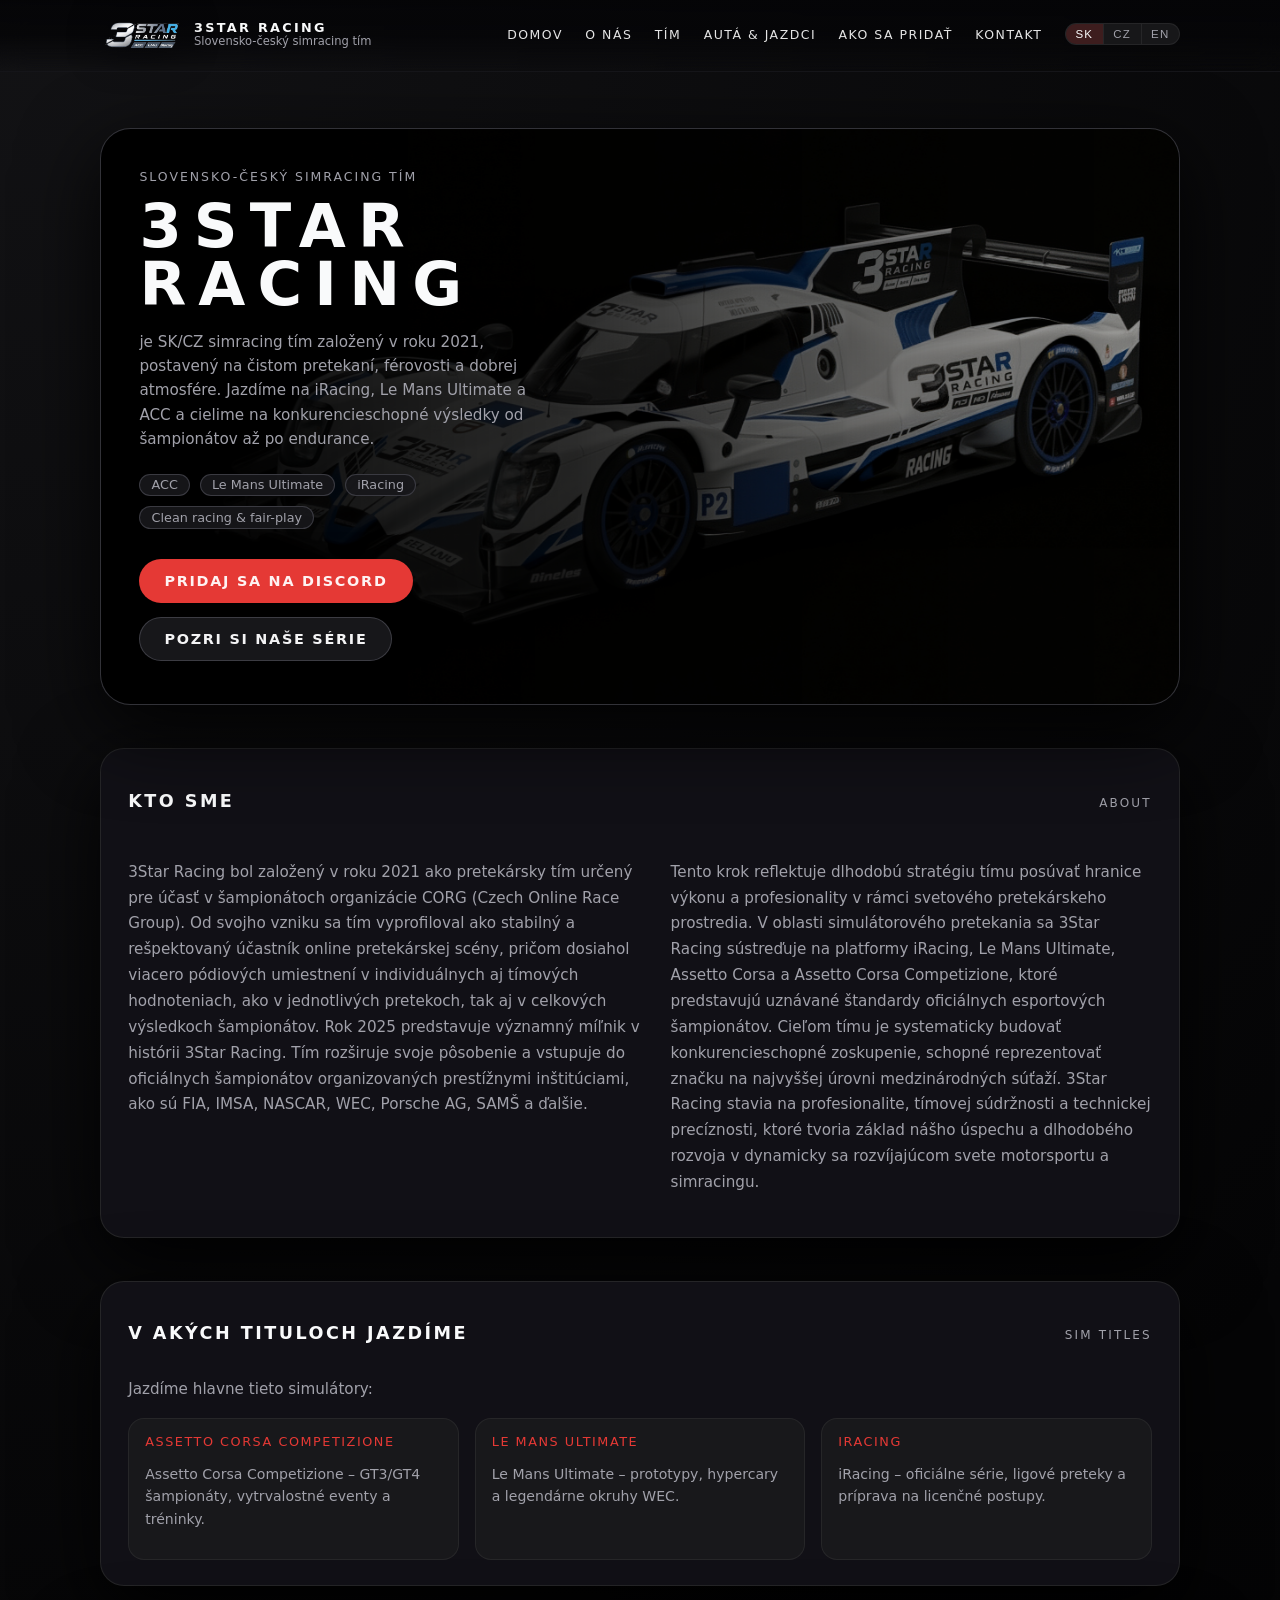
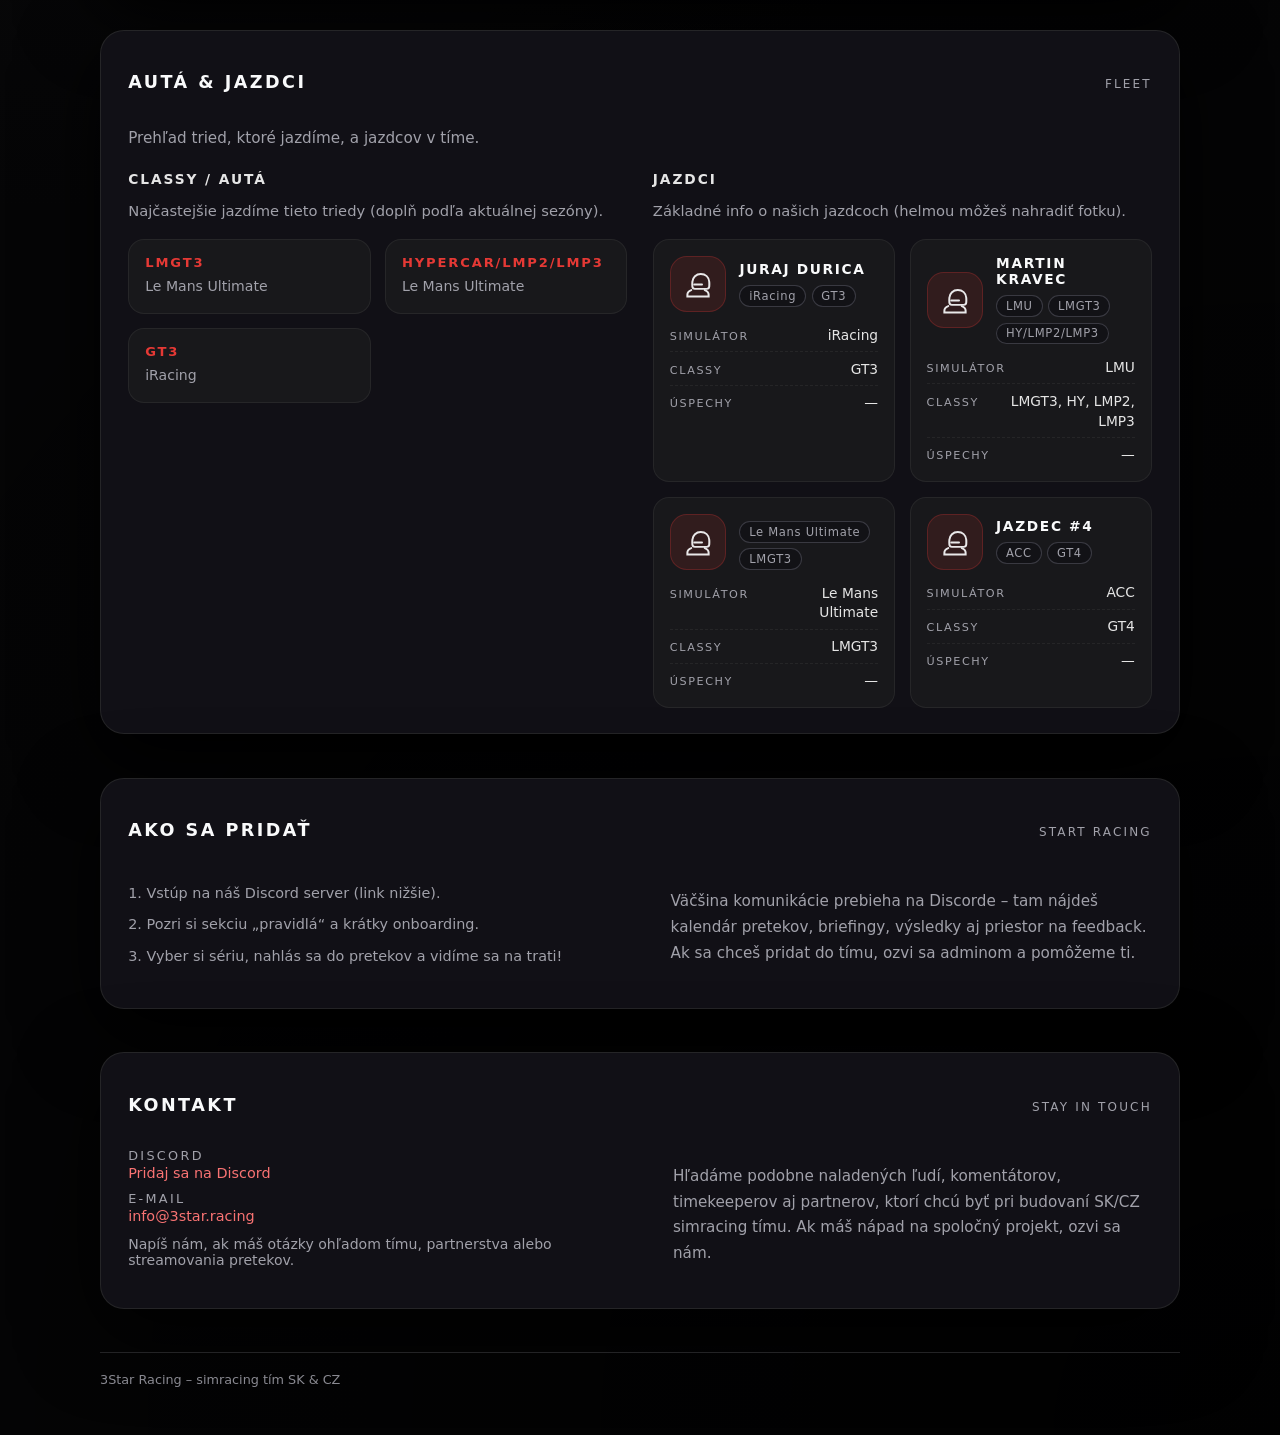
==== index_with_fleet.html @ 44be993d "Jazdci test" ====
<!DOCTYPE html>
<html lang="sk">
<head>
  <meta charset="UTF-8" />
  <meta name="viewport" content="width=device-width, initial-scale=1.0" />
  <title>3Star Racing – Simracing tím SK/CZ</title>
  <style>
    :root {
      --page-bg: #050506;
      --card-bg: #111016;
      --card-bg-soft: #18181b;
      --hero-bg: #050506;
      --accent: #e53935;
      --accent-soft: rgba(229, 57, 53, 0.18);
      --text-main: #f9fafb;
      --text-muted: #a1a1aa;
      --border-soft: rgba(39, 39, 42, 0.9);
      --border-hero: rgba(63, 63, 70, 0.8);
      --radius-xl: 1.5rem;
      --radius-full: 999px;
      --shadow-soft: 0 24px 80px rgba(0, 0, 0, 0.9);
    }

    * { box-sizing: border-box; }
    html { scroll-behavior: smooth; }

    body {
      margin: 0;
      font-family: system-ui, -apple-system, BlinkMacSystemFont, "Segoe UI", sans-serif;
      color: var(--text-main);
      background:
        radial-gradient(circle at top left, rgba(24, 24, 27, 0.7), transparent 55%),
        radial-gradient(circle at bottom right, rgba(0, 0, 0, 0.8), transparent 55%),
        var(--page-bg);
      min-height: 100vh;
    }

    a { color: inherit; text-decoration: none; }
    img { max-width: 100%; display: block; }

    .page {
      max-width: 1120px;
      margin: 0 auto;
      padding: 1.6rem 1.25rem 3rem;
    }

    /* NAVBAR */

    .nav {
      position: sticky;
      top: 0;
      z-index: 20;
      backdrop-filter: blur(14px);
      background: linear-gradient(
        to bottom,
        rgba(5, 5, 7, 0.96),
        rgba(5, 5, 7, 0.85),
        transparent
      );
      border-bottom: 1px solid rgba(24, 24, 27, 0.9);
    }

    .nav-inner {
      max-width: 1120px;
      margin: 0 auto;
      padding: 0.75rem 1.25rem 0.9rem;
      display: flex;
      align-items: center;
      gap: 1.4rem;
    }

    .brand {
      display: flex;
      align-items: center;
      gap: 0.75rem;
    }

    .brand-logo {
      width: 82px;
      height: auto;
      filter: drop-shadow(0 0 20px rgba(0, 0, 0, 0.9));
    }

    .brand-text {
      display: flex;
      flex-direction: column;
      line-height: 1.1;
    }

    .brand-title {
      font-size: 0.8rem;
      font-weight: 700;
      text-transform: uppercase;
      letter-spacing: 0.18em;
    }

    .brand-subtitle {
      font-size: 0.72rem;
      color: var(--text-muted);
    }

    .nav-links {
      margin-left: auto;
      display: flex;
      align-items: center;
      gap: 1.4rem;
      font-size: 0.9rem;
    }

    .nav-link {
      position: relative;
      padding: 0.2rem 0;
      font-weight: 500;
      color: #e5e5e5;
      text-transform: uppercase;
      letter-spacing: 0.12em;
      font-size: 0.78rem;
    }

    .nav-link::after {
      content: "";
      position: absolute;
      left: 0;
      bottom: -0.3rem;
      width: 0;
      height: 2px;
      border-radius: 999px;
      background: var(--accent);
      transition: width 0.18s ease-out;
    }

    .nav-link:hover::after {
      width: 100%;
    }

    .lang-switcher {
      display: inline-flex;
      border-radius: var(--radius-full);
      border: 1px solid rgba(39, 39, 42, 0.9);
      overflow: hidden;
      background: rgba(24, 24, 27, 0.96);
    }

    .lang-btn {
      border: none;
      background: transparent;
      color: var(--text-muted);
      font-size: 0.72rem;
      padding: 0.25rem 0.6rem;
      cursor: pointer;
      text-transform: uppercase;
      letter-spacing: 0.1em;
    }

    .lang-btn + .lang-btn {
      border-left: 1px solid rgba(39, 39, 42, 0.95);
    }

    .lang-btn.active {
      background: var(--accent-soft);
      color: var(--text-main);
    }

    main { margin-top: 1.9rem; }
    section { margin-bottom: 2.7rem; }

    /* HERO – auto ako pozadie, bez hrany uprostred */

    .hero {
      position: relative;
      border-radius: 1.9rem;
      overflow: hidden;
      border: 1px solid var(--border-hero);
      box-shadow: var(--shadow-soft);
      min-height: 360px;

      display: flex;
      align-items: center;

      background-image:
        linear-gradient(
          to right,
          rgba(0, 0, 0, 0.98),
          rgba(0, 0, 0, 0.82) 44%,
          rgba(0, 0, 0, 0.3)
        ),
        url("hero_car.png");
      background-size: cover;
      background-position: right center;
    }

    .hero-content {
      position: relative;
      z-index: 1;
      padding: 2.5rem 2.4rem 2.7rem;
      max-width: 480px;
    }

    .badge {
      font-size: 0.78rem;
      text-transform: uppercase;
      letter-spacing: 0.16em;
      color: var(--text-muted);
      margin-bottom: 0.8rem;
    }

    .hero-title {
      margin: 0;
      font-size: clamp(2.4rem, 3.2vw + 1.4rem, 3.8rem);
      font-weight: 900;
      text-transform: uppercase;
      letter-spacing: 0.2em;
      line-height: 0.96;
    }

    .hero-title span {
      display: block;
    }

    .hero-tagline {
      margin-top: 1rem;
      max-width: 26rem;
      font-size: 0.95rem;
      color: var(--text-muted);
      line-height: 1.6;
    }

    .hero-meta {
      display: flex;
      flex-wrap: wrap;
      gap: 0.6rem;
      margin-top: 1.4rem;
      font-size: 0.8rem;
      color: var(--text-muted);
    }

    .hero-meta span {
      padding: 0.18rem 0.7rem;
      border-radius: var(--radius-full);
      border: 1px solid rgba(63, 63, 70, 0.9);
      background: rgba(24, 24, 27, 0.9);
    }

    .hero-actions {
      display: flex;
      flex-wrap: wrap;
      gap: 0.9rem;
      margin-top: 1.9rem;
    }

    .btn {
      display: inline-flex;
      align-items: center;
      justify-content: center;
      gap: 0.4rem;
      padding: 0.8rem 1.5rem;
      border-radius: var(--radius-full);
      border: 1px solid transparent;
      font-size: 0.9rem;
      font-weight: 600;
      cursor: pointer;
      text-transform: uppercase;
      letter-spacing: 0.12em;
      transition:
        transform 0.14s ease-out,
        box-shadow 0.14s ease-out,
        background 0.14s ease-out,
        border-color 0.14s ease-out,
        color 0.14s ease-out;
    }

    .btn-primary {
      background: var(--accent);
      color: #fef2f2;
      box-shadow: 0 22px 40px rgba(0, 0, 0, 0.9);
    }

    .btn-primary:hover {
      transform: translateY(-1px);
      box-shadow: 0 32px 60px rgba(0, 0, 0, 0.95);
    }

    .btn-ghost {
      background: rgba(24, 24, 27, 0.98);
      border-color: rgba(63, 63, 70, 0.95);
      color: #f4f4f5;
    }

    .btn-ghost:hover {
      border-color: var(--accent);
      transform: translateY(-1px);
      box-shadow: 0 22px 40px rgba(0, 0, 0, 0.9);
    }

    /* KARTY SEKCII */

    .section-card {
      background: var(--card-bg);
      border-radius: var(--radius-xl);
      padding: 1.7rem 1.7rem 1.6rem;
      border: 1px solid var(--border-soft);
      box-shadow: var(--shadow-soft);
    }

    .section-header {
      display: flex;
      align-items: baseline;
      justify-content: space-between;
      gap: 1rem;
      margin-bottom: 1.2rem;
    }

    .section-title {
      font-size: 1.1rem;
      text-transform: uppercase;
      letter-spacing: 0.14em;
      font-weight: 700;
    }

    .section-kicker {
      font-size: 0.75rem;
      text-transform: uppercase;
      letter-spacing: 0.18em;
      color: var(--text-muted);
    }

    .two-col {
      display: grid;
      grid-template-columns: minmax(0, 1.45fr) minmax(0, 1.35fr);
      gap: 1.6rem;
    }

    .muted {
      color: var(--text-muted);
      font-size: 0.95rem;
      line-height: 1.7;
    }

    /* COMMUNITY */

    .sim-grid {
      display: grid;
      grid-template-columns: repeat(3, minmax(0, 1fr));
      gap: 1rem;
    }

    .sim-card {
      background: var(--card-bg-soft);
      border-radius: 1rem;
      padding: 0.9rem 1rem 0.9rem;
      border: 1px solid rgba(39, 39, 42, 0.95);
      font-size: 0.88rem;
    }

    .sim-title {
      font-size: 0.8rem;
      letter-spacing: 0.12em;
      text-transform: uppercase;
      color: var(--accent);
      margin-bottom: 0.35rem;
    }

    .sim-body {
      color: var(--text-muted);
      line-height: 1.6;
    }

    /* JOIN */

    .steps {
      list-style: none;
      padding: 0;
      margin: 0.4rem 0 0;
      display: grid;
      gap: 0.45rem;
      font-size: 0.9rem;
      color: var(--text-muted);
    }

    /* CONTACT */

    .contact-grid {
      display: grid;
      grid-template-columns: minmax(0, 1.2fr) minmax(0, 1.1fr);
      gap: 1.4rem;
      align-items: flex-start;
    }

    .contact-list {
      list-style: none;
      padding: 0;
      margin: 0;
      display: grid;
      gap: 0.6rem;
    }

    .contact-item {
      display: flex;
      flex-direction: column;
      gap: 0.12rem;
      font-size: 0.9rem;
    }

    .contact-label {
      font-size: 0.8rem;
      text-transform: uppercase;
      letter-spacing: 0.18em;
      color: var(--text-muted);
    }

    .contact-value a {
      color: #f97373;
    }

    .contact-note {
      font-size: 0.88rem;
      color: var(--text-muted);
      margin-top: 0.75rem;
    }

    footer {
      margin-top: 2.5rem;
      padding-top: 1.2rem;
      border-top: 1px solid rgba(39, 39, 42, 0.9);
      font-size: 0.8rem;
      color: var(--text-muted);
      display: flex;
      justify-content: space-between;
      gap: 1rem;
      flex-wrap: wrap;
    }

    footer span:last-child {
      opacity: 0.85;
    }


    /* FLEET (CARS & DRIVERS) */

    .fleet-grid {
      display: grid;
      grid-template-columns: minmax(0, 1fr) minmax(0, 1fr);
      gap: 1.6rem;
      margin-top: 1.2rem;
    }

    .fleet-subtitle {
      margin: 0 0 0.7rem;
      font-size: 0.86rem;
      text-transform: uppercase;
      letter-spacing: 0.14em;
      font-weight: 700;
      color: #e5e5e5;
    }

    .fleet-note {
      margin-top: 0;
      margin-bottom: 1rem;
      font-size: 0.92rem;
    }

    .class-grid {
      display: grid;
      grid-template-columns: repeat(2, minmax(0, 1fr));
      gap: 0.9rem;
    }

    .class-card {
      background: var(--card-bg-soft);
      border-radius: 1rem;
      padding: 0.9rem 1rem 0.95rem;
      border: 1px solid rgba(39, 39, 42, 0.95);
    }

    .class-name {
      font-size: 0.82rem;
      letter-spacing: 0.14em;
      text-transform: uppercase;
      font-weight: 800;
      color: var(--accent);
      margin-bottom: 0.35rem;
    }

    .class-meta {
      margin: 0;
      color: var(--text-muted);
      font-size: 0.88rem;
      line-height: 1.6;
    }

    .driver-grid {
      display: grid;
      grid-template-columns: repeat(2, minmax(0, 1fr));
      gap: 0.9rem;
    }

    .driver-card {
      background: var(--card-bg-soft);
      border-radius: 1rem;
      padding: 1rem;
      border: 1px solid rgba(39, 39, 42, 0.95);
      display: flex;
      flex-direction: column;
      gap: 0.85rem;
    }

    .driver-top {
      display: flex;
      align-items: center;
      gap: 0.85rem;
    }

    .driver-avatar {
      width: 56px;
      height: 56px;
      border-radius: 1.05rem;
      background: rgba(229, 57, 53, 0.12);
      border: 1px solid rgba(229, 57, 53, 0.25);
      display: flex;
      align-items: center;
      justify-content: center;
      overflow: hidden;
      flex: 0 0 auto;
    }

    .driver-avatar img {
      width: 100%;
      height: 100%;
      object-fit: cover;
    }

    .driver-avatar svg {
      width: 30px;
      height: 30px;
      opacity: 0.92;
    }

    .driver-name {
      margin: 0;
      font-size: 0.86rem;
      font-weight: 900;
      letter-spacing: 0.12em;
      text-transform: uppercase;
      line-height: 1.15;
    }

    .driver-badges {
      display: flex;
      flex-wrap: wrap;
      gap: 0.35rem;
      margin-top: 0.45rem;
    }

    .badge-pill {
      padding: 0.18rem 0.55rem;
      border-radius: var(--radius-full);
      border: 1px solid rgba(63, 63, 70, 0.9);
      background: rgba(17, 16, 22, 0.75);
      font-size: 0.72rem;
      color: var(--text-muted);
      letter-spacing: 0.06em;
    }

    .driver-lines {
      display: grid;
      gap: 0.35rem;
    }

    .driver-line {
      display: flex;
      align-items: baseline;
      justify-content: space-between;
      gap: 0.8rem;
    }

    .driver-line + .driver-line {
      border-top: 1px dashed rgba(39, 39, 42, 0.85);
      padding-top: 0.45rem;
    }

    .driver-label {
      font-size: 0.7rem;
      text-transform: uppercase;
      letter-spacing: 0.14em;
      color: var(--text-muted);
      white-space: nowrap;
    }

    .driver-value {
      color: #e5e5e5;
      font-size: 0.86rem;
      text-align: right;
      line-height: 1.45;
    }


      /* RESPONSIVE */

  @media (max-width: 980px) {
    .page { padding-inline: 1.1rem; }
    .nav-inner { padding-inline: 1.1rem; }
  }

  @media (max-width: 880px) {
    .hero {
      min-height: 320px;
      background-position: center right;
    }

    .hero-content {
      padding: 2.2rem 1.9rem 2.4rem;
    }

    .nav-inner {
      flex-wrap: wrap;
      justify-content: space-between;
    }

    .nav-links {
      width: 100%;
      margin-left: 0;
      margin-top: 0.6rem;
      justify-content: center;
      flex-wrap: wrap;
      gap: 0.75rem 1.25rem;
      font-size: 0.8rem;
    }

    .two-col,
    .sim-grid,
    .contact-grid,
    .fleet-grid {
      grid-template-columns: minmax(0, 1fr);
    }

    .section-header {
      flex-wrap: wrap;
    }
  }

  @media (max-width: 640px) {
    body { overflow-x: hidden; }

    .page { padding-inline: 1rem; }
    .nav-inner { padding-inline: 1rem; }

    .brand-logo { width: 66px; }

    .brand-title { font-size: 0.76rem; }
    .brand-subtitle { font-size: 0.7rem; }

    .nav-links {
      gap: 0.55rem 1.05rem;
    }

    .nav-link {
      font-size: 0.72rem;
      letter-spacing: 0.1em;
    }

    .lang-switcher {
      flex: 0 0 100%;
      justify-content: center;
      margin-top: 0.2rem;
    }

    .hero {
      min-height: 340px;
      background-image:
        linear-gradient(
          to bottom,
          rgba(0, 0, 0, 0.94),
          rgba(0, 0, 0, 0.76) 55%,
          rgba(0, 0, 0, 0.18)
        ),
        url("hero_car.png");
      background-position: center;
    }

    .hero-content {
      max-width: none;
      width: 100%;
      padding: 2.05rem 1.2rem 2.2rem;
    }

    .hero-title {
      font-size: 2.35rem;
      letter-spacing: 0.15em;
    }

    .hero-tagline {
      font-size: 0.95rem;
    }

    .hero-actions {
      gap: 0.7rem;
    }

    .hero-actions .btn {
      width: 100%;
    }

    .class-grid,
    .driver-grid {
      grid-template-columns: minmax(0, 1fr);
    }

    .driver-avatar {
      width: 54px;
      height: 54px;
    }

    .section-card {
      padding: 1.25rem 1.15rem 1.15rem;
    }

    footer {
      justify-content: center;
      text-align: center;
    }
  }

  @media (max-width: 420px) {
    .brand-logo { width: 60px; }

    .hero-title {
      font-size: 2.1rem;
      letter-spacing: 0.12em;
    }

    .btn {
      padding: 0.75rem 1.15rem;
      font-size: 0.82rem;
    }

    .section-title {
      font-size: 1.02rem;
    }
  }
</style>
</head>
<body>
  <header class="nav">
    <div class="nav-inner">
      <a href="#top" class="brand">
        <img src="3star_logo_transparent.png" alt="3Star Racing logo" class="brand-logo" />
        <div class="brand-text">
          <span class="brand-title">3Star Racing</span>
          <span class="brand-subtitle" data-i18n="hero_tagline">
            Slovensko-český simracing tím
          </span>
        </div>
      </a>
      <nav class="nav-links">
        <a href="#home" class="nav-link" data-i18n="nav_home">Domov</a>
        <a href="#about" class="nav-link" data-i18n="nav_about">O nás</a>
        <a href="#community" class="nav-link" data-i18n="nav_community">Tím</a>
        <a href="#fleet" class="nav-link" data-i18n="nav_fleet">Autá &amp; jazdci</a>
        <a href="#join" class="nav-link" data-i18n="nav_join">Ako sa pridať</a>
        <a href="#contact" class="nav-link" data-i18n="nav_contact">Kontakt</a>

        <div class="lang-switcher" aria-label="Language switcher">
          <!-- jednoduché onclick volania -->
          <button class="lang-btn active" data-lang="sk" onclick="setLanguage('sk')">SK</button>
          <button class="lang-btn" data-lang="cz" onclick="setLanguage('cz')">CZ</button>
          <button class="lang-btn" data-lang="en" onclick="setLanguage('en')">EN</button>
        </div>
      </nav>
    </div>
  </header>

  <div class="page" id="top">
    <main>
      <!-- HERO -->
      <section id="home" class="hero">
        <div class="hero-content">
          <div class="badge" data-i18n="hero_tagline">
            Slovensko-česká simracing tím
          </div>
          <h1 class="hero-title">
            <span data-i18n="hero_title_line1">3STAR</span>
            <span data-i18n="hero_title_line2">RACING</span>
          </h1>
          <p class="hero-tagline" data-i18n="hero_intro">
            Tím simracerov zo Slovenska a Česka, ktorí chcú jazdiť čisto,
            férovo a v dobrej atmosfére. Od prvých kôl až po endurance
            šampionáty – máme miesto pre každého.
          </p>
          <div class="hero-meta">
            <span>ACC</span>
            <span>Le Mans Ultimate</span>
            <span>iRacing</span>
            <span>Clean racing &amp; fair-play</span>
          </div>
          <div class="hero-actions">
            <!-- TODO: doplň reálny Discord invite -->
            <a href="https://discord.gg/dmPUFsfekv" class="btn btn-primary" target="_blank" rel="noreferrer"
               data-i18n="hero_cta_primary">
              Pridaj sa na Discord
            </a>
            <a href="#community" class="btn btn-ghost" data-i18n="hero_cta_secondary">
              Pozri si naše série
            </a>
          </div>
        </div>
      </section>

      <!-- ABOUT -->
      <section id="about">
        <div class="section-card">
          <div class="section-header">
            <h2 class="section-title" data-i18n="about_title">Kto sme</h2>
            <span class="section-kicker">About</span>
          </div>
          <div class="two-col">
            <p class="muted" data-i18n="about_body">
              3Star Racing je tím simracerov z SK a CZ, ktorí milujú čisté
              preteky, fair-play a dobrú atmosféru. Organizujeme ligy, fun race
              a endurance preteky v obľúbených simulátoroch a radi pomôžeme
              nováčikom s prvými kolami.
            </p>
            <p class="muted" data-i18n="about_body_extra">
              Nezáleží na tom, ako dlho jazdíš – dôležitý je prístup. Venujeme sa
              nastaveniu simulátorov, zdieľaniu setupov, spoločným tréningom aj
              analýze replayov, aby si sa mohol krok za krokom zlepšovať.
            </p>
          </div>
        </div>
      </section>

      <!-- COMMUNITY -->
      <section id="community">
        <div class="section-card">
          <div class="section-header">
            <h2 class="section-title" data-i18n="community_title">
              V akých tituloch jazdíme
            </h2>
            <span class="section-kicker">Sim titles</span>
          </div>
          <p class="muted" data-i18n="community_intro">
            Jazdíme hlavne tieto simulátory:
          </p>

          <div class="sim-grid">
            <div class="sim-card">
              <div class="sim-title">Assetto Corsa Competizione</div>
              <p class="sim-body" data-i18n="community_item_acc">
                Assetto Corsa Competizione – GT3/GT4 šampionáty, vytrvalostné
                eventy a tréninky.
              </p>
            </div>
            <div class="sim-card">
              <div class="sim-title">Le Mans Ultimate</div>
              <p class="sim-body" data-i18n="community_item_lmu">
                Le Mans Ultimate – prototypy, hypercary a legendárne okruhy WEC.
              </p>
            </div>
            <div class="sim-card">
              <div class="sim-title">iRacing</div>
              <p class="sim-body" data-i18n="community_item_ir">
                iRacing – oficiálne série, ligové preteky a príprava na
                licenčné postupy.
              </p>
            </div>
          </div>
        </div>
      </section>


      <!-- FLEET -->
      <section id="fleet">
        <div class="section-card">
          <div class="section-header">
            <h2 class="section-title" data-i18n="fleet_title">Autá &amp; jazdci</h2>
            <span class="section-kicker">Fleet</span>
          </div>

          <p class="muted" data-i18n="fleet_intro">
            Prehľad tried, ktoré jazdíme, a jazdcov v tíme.
          </p>

          <div class="fleet-grid">
            <div>
              <h3 class="fleet-subtitle" data-i18n="fleet_cars_title">Classy / autá</h3>
              <p class="muted fleet-note" data-i18n="fleet_cars_intro">
                Najčastejšie jazdíme tieto triedy (doplň podľa aktuálnej sezóny).
              </p>

              <div class="class-grid">
                <div class="class-card">
                  <div class="class-name">LMGT3</div>
                  <p class="class-meta">Le Mans Ultimate</p>
                </div>
                <div class="class-card">
                  <div class="class-name">Hypercar/LMP2/LMP3</div>
                  <p class="class-meta">Le Mans Ultimate</p>
                </div>
                <div class="class-card">
                  <div class="class-name">GT3</div>
                  <p class="class-meta">iRacing</p>
                </div>
              </div>
            </div>

            <div>
              <h3 class="fleet-subtitle" data-i18n="fleet_drivers_title">Jazdci</h3>
              <p class="muted fleet-note" data-i18n="fleet_drivers_intro">
                Základné info o našich jazdcoch (helmou môžeš nahradiť fotku).
              </p>

              <div class="driver-grid">
                <article class="driver-card">
                  <div class="driver-top">
                    <div class="driver-avatar" aria-hidden="true">
                      <svg viewBox="0 0 24 24" fill="none" aria-hidden="true">
                        <path d="M7.5 10.2c.3-3.6 3-6.2 6.7-6.2 3.8 0 6.5 2.6 6.8 6.2.1 1.2.1 2.5 0 3.8-.1 1.1-.9 1.9-2 1.9H9.5c-1.1 0-1.9-.8-2-1.9-.1-1.3-.1-2.6 0-3.8Z" stroke="currentColor" stroke-width="1.6" />
                        <path d="M9 12.4h6.2" stroke="currentColor" stroke-width="1.6" stroke-linecap="round" />
                        <path d="M6.6 16.9c-1.8.6-3.1 2-3.1 3.7V22h17v-1.4c0-1.7-1.3-3.1-3.1-3.7" stroke="currentColor" stroke-width="1.6" stroke-linecap="round" />
                      </svg>
                    </div>
                    <div>
                      <h3 class="driver-name">Juraj Durica</h3>
                      <div class="driver-badges">
                        <span class="badge-pill">iRacing</span>
                        <span class="badge-pill">GT3</span>
                      </div>
                    </div>
                  </div>

                  <div class="driver-lines">
                    <div class="driver-line">
                      <span class="driver-label" data-i18n="drivers_label_sim">Simulátor</span>
                      <span class="driver-value">iRacing</span>
                    </div>
                    <div class="driver-line">
                      <span class="driver-label" data-i18n="drivers_label_classes">Classy</span>
                      <span class="driver-value">GT3</span>
                    </div>
                    <div class="driver-line">
                      <span class="driver-label" data-i18n="drivers_label_achievements">Úspechy</span>
                      <span class="driver-value">—</span>
                    </div>
                  </div>
                </article>

                <article class="driver-card">
                  <div class="driver-top">
                    <div class="driver-avatar" aria-hidden="true">
                      <!-- fotkou jazdca nahraď SVG:
                           <img src="driver_1.jpg" alt="Meno jazdca" /> -->
                      <svg viewBox="0 0 24 24" fill="none" aria-hidden="true">
                        <path d="M7.5 10.2c.3-3.6 3-6.2 6.7-6.2 3.8 0 6.5 2.6 6.8 6.2.1 1.2.1 2.5 0 3.8-.1 1.1-.9 1.9-2 1.9H9.5c-1.1 0-1.9-.8-2-1.9-.1-1.3-.1-2.6 0-3.8Z" stroke="currentColor" stroke-width="1.6" />
                        <path d="M9 12.4h6.2" stroke="currentColor" stroke-width="1.6" stroke-linecap="round" />
                        <path d="M6.6 16.9c-1.8.6-3.1 2-3.1 3.7V22h17v-1.4c0-1.7-1.3-3.1-3.1-3.7" stroke="currentColor" stroke-width="1.6" stroke-linecap="round" />
                      </svg>
                    </div>
                    <div>
                      <h3 class="driver-name">Martin Kravec</h3>
                      <div class="driver-badges">
                        <span class="badge-pill">LMU</span>
                        <span class="badge-pill">LMGT3</span>
                        <span class="badge-pill">HY/LMP2/LMP3</span>
                      </div>
                    </div>
                  </div>

                  <div class="driver-lines">
                    <div class="driver-line">
                      <span class="driver-label" data-i18n="drivers_label_sim">Simulátor</span>
                      <span class="driver-value">LMU</span>
                    </div>
                    <div class="driver-line">
                      <span class="driver-label" data-i18n="drivers_label_classes">Classy</span>
                      <span class="driver-value">LMGT3, HY, LMP2, LMP3</span>
                    </div>
                    <div class="driver-line">
                      <span class="driver-label" data-i18n="drivers_label_achievements">Úspechy</span>
                      <span class="driver-value">—</span>
                    </div>
                  </div>
                </article>

                <article class="driver-card">
                  <div class="driver-top">
                    <div class="driver-avatar" aria-hidden="true">
                      <svg viewBox="0 0 24 24" fill="none" aria-hidden="true">
                        <path d="M7.5 10.2c.3-3.6 3-6.2 6.7-6.2 3.8 0 6.5 2.6 6.8 6.2.1 1.2.1 2.5 0 3.8-.1 1.1-.9 1.9-2 1.9H9.5c-1.1 0-1.9-.8-2-1.9-.1-1.3-.1-2.6 0-3.8Z" stroke="currentColor" stroke-width="1.6" />
                        <path d="M9 12.4h6.2" stroke="currentColor" stroke-width="1.6" stroke-linecap="round" />
                        <path d="M6.6 16.9c-1.8.6-3.1 2-3.1 3.7V22h17v-1.4c0-1.7-1.3-3.1-3.1-3.7" stroke="currentColor" stroke-width="1.6" stroke-linecap="round" />
                      </svg>
                    </div>
                    <div>
                      <h3 class="driver-name"></h3>
                      <div class="driver-badges">
                        <span class="badge-pill">Le Mans Ultimate</span>
                        <span class="badge-pill">LMGT3</span>
                      </div>
                    </div>
                  </div>

                  <div class="driver-lines">
                    <div class="driver-line">
                      <span class="driver-label" data-i18n="drivers_label_sim">Simulátor</span>
                      <span class="driver-value">Le Mans Ultimate</span>
                    </div>
                    <div class="driver-line">
                      <span class="driver-label" data-i18n="drivers_label_classes">Classy</span>
                      <span class="driver-value">LMGT3</span>
                    </div>
                    <div class="driver-line">
                      <span class="driver-label" data-i18n="drivers_label_achievements">Úspechy</span>
                      <span class="driver-value">—</span>
                    </div>
                  </div>
                </article>

                <article class="driver-card">
                  <div class="driver-top">
                    <div class="driver-avatar" aria-hidden="true">
                      <svg viewBox="0 0 24 24" fill="none" aria-hidden="true">
                        <path d="M7.5 10.2c.3-3.6 3-6.2 6.7-6.2 3.8 0 6.5 2.6 6.8 6.2.1 1.2.1 2.5 0 3.8-.1 1.1-.9 1.9-2 1.9H9.5c-1.1 0-1.9-.8-2-1.9-.1-1.3-.1-2.6 0-3.8Z" stroke="currentColor" stroke-width="1.6" />
                        <path d="M9 12.4h6.2" stroke="currentColor" stroke-width="1.6" stroke-linecap="round" />
                        <path d="M6.6 16.9c-1.8.6-3.1 2-3.1 3.7V22h17v-1.4c0-1.7-1.3-3.1-3.1-3.7" stroke="currentColor" stroke-width="1.6" stroke-linecap="round" />
                      </svg>
                    </div>
                    <div>
                      <h3 class="driver-name">Jazdec #4</h3>
                      <div class="driver-badges">
                        <span class="badge-pill">ACC</span>
                        <span class="badge-pill">GT4</span>
                      </div>
                    </div>
                  </div>

                  <div class="driver-lines">
                    <div class="driver-line">
                      <span class="driver-label" data-i18n="drivers_label_sim">Simulátor</span>
                      <span class="driver-value">ACC</span>
                    </div>
                    <div class="driver-line">
                      <span class="driver-label" data-i18n="drivers_label_classes">Classy</span>
                      <span class="driver-value">GT4</span>
                    </div>
                    <div class="driver-line">
                      <span class="driver-label" data-i18n="drivers_label_achievements">Úspechy</span>
                      <span class="driver-value">—</span>
                    </div>
                  </div>
                </article>
              </div>
            </div>
          </div>
        </div>
      </section>

      <!-- JOIN -->
      <section id="join">
        <div class="section-card">
          <div class="section-header">
            <h2 class="section-title" data-i18n="join_title">Ako sa pridať</h2>
            <span class="section-kicker">Start racing</span>
          </div>
          <div class="two-col">
            <div class="muted">
              <ul class="steps">
                <li data-i18n="join_step1">
                  1. Vstúp na náš Discord server (link nižšie).
                </li>
                <li data-i18n="join_step2">
                  2. Pozri si sekciu „pravidlá“ a krátky onboarding.
                </li>
                <li data-i18n="join_step3">
                  3. Vyber si sériu, nahlás sa do pretekov a vidíme sa na trati!
                </li>
              </ul>
            </div>
            <p class="muted" data-i18n="join_note">
              Väčšina komunikácie prebieha na Discorde – tam nájdeš kalendár
              pretekov, briefingy, výsledky aj priestor na feedback. Ak si
              úplný nováčik, ozvi sa adminom a pomôžeme ti s nastavením a prvými
              jazdami.
            </p>
          </div>
        </div>
      </section>

      <!-- CONTACT -->
      <section id="contact">
        <div class="section-card">
          <div class="section-header">
            <h2 class="section-title" data-i18n="contact_title">Kontakt</h2>
            <span class="section-kicker">Stay in touch</span>
          </div>
          <div class="contact-grid">
            <div>
              <ul class="contact-list">
                <li class="contact-item">
                  <span class="contact-label" data-i18n="contact_discord_label">
                    Discord
                  </span>
                  <span class="contact-value">
                    <!-- TODO: doplň reálny invite link -->
                    <a href="https://discord.gg/dmPUFsfekv" target="_blank" rel="noreferrer" data-i18n="hero_cta_primary">
                      discord
                    </a>
                  </span>
                </li>
                <li class="contact-item">
                  <span class="contact-label" data-i18n="contact_email_label">
                    E-mail
                  </span>
                  <span class="contact-value">
                    <!-- TODO: uprav na skutočnú adresu -->
                    <a href="mailto:info@3star.racing">
                      info@3star.racing
                    </a>
                  </span>
                </li>
              </ul>
              <p class="contact-note" data-i18n="contact_note">
                Napíš nám, ak máš otázky ohľadom ligy, partnerstva alebo
                streamovania pretekov.
              </p>
            </div>
            <p class="muted" data-i18n="contact_right">
              Hľadáme podobne naladených ľudí, komentátorov, timekeeperov aj
              partnerov, ktorí chcú byť pri budovaní SK/CZ simracing tímu. Ak
              máš nápad na spoločný projekt alebo špeciálny event, ozvi sa nám.
            </p>
          </div>
        </div>
      </section>
    </main>

    <footer>
      <span data-i18n="footer_text">
        3Star Racing – simracing tím SK &amp; CZ
      </span>
    </footer>
  </div>

  <!-- JAZYKOVÝ PREPÍNAČ – jednoduchá globálna funkcia -->
  <script>
    var translations = {
      sk: {
        nav_home: "Domov",
        nav_about: "O nás",
        nav_community: "Tím",
        nav_fleet: "Autá & jazdci",
        nav_join: "Ako sa pridať",
        nav_contact: "Kontakt",
        hero_tagline: "Slovensko-český simracing tím",
        hero_title_line1: "3STAR",
        hero_title_line2: "RACING",
        hero_intro:
          "je SK/CZ simracing tím založený v roku 2021, postavený na čistom pretekaní, férovosti a dobrej atmosfére. Jazdíme na iRacing, Le Mans Ultimate a ACC a cielime na konkurencieschopné výsledky od šampionátov až po endurance.",
        hero_cta_primary: "Pridaj sa na Discord",
        hero_cta_secondary: "Pozri si naše série",
        about_title: "Kto sme",
        about_body:
          "3Star Racing bol založený v roku 2021 ako pretekársky tím určený pre účasť v šampionátoch organizácie CORG (Czech Online Race Group). Od svojho vzniku sa tím vyprofiloval ako stabilný a rešpektovaný účastník online pretekárskej scény, pričom dosiahol viacero pódiových umiestnení v individuálnych aj tímových hodnoteniach, ako v jednotlivých pretekoch, tak aj v celkových výsledkoch šampionátov. Rok 2025 predstavuje významný míľnik v histórii 3Star Racing. Tím rozširuje svoje pôsobenie a vstupuje do oficiálnych šampionátov organizovaných prestížnymi inštitúciami, ako sú FIA, IMSA, NASCAR, WEC, Porsche AG, SAMŠ a ďalšie.",
        about_body_extra:
          "Tento krok reflektuje dlhodobú stratégiu tímu posúvať hranice výkonu a profesionality v rámci svetového pretekárskeho prostredia. V oblasti simulátorového pretekania sa 3Star Racing sústreďuje na platformy iRacing, Le Mans Ultimate, Assetto Corsa a Assetto Corsa Competizione, ktoré predstavujú uznávané štandardy oficiálnych esportových šampionátov. Cieľom tímu je systematicky budovať konkurencieschopné zoskupenie, schopné reprezentovať značku na najvyššej úrovni medzinárodných súťaží. 3Star Racing stavia na profesionalite, tímovej súdržnosti a technickej precíznosti, ktoré tvoria základ nášho úspechu a dlhodobého rozvoja v dynamicky sa rozvíjajúcom svete motorsportu a simracingu.",
        community_title: "V akých tituloch jazdíme",
        community_intro: "Jazdíme hlavne tieto simulátory:",
        community_item_acc:
          "Assetto Corsa Competizione – GT3/GT4 šampionáty, vytrvalostné eventy a tréninky.",
        community_item_lmu:
          "Le Mans Ultimate – prototypy, hypercary a legendárne okruhy WEC.",
        community_item_ir:
          "iRacing – oficiálne série, ligové preteky a príprava na licenčné postupy.",
        fleet_title: "Autá & jazdci",
        fleet_intro: "Prehľad tried, ktoré jazdíme, a jazdcov v tíme.",
        fleet_cars_title: "Classy / autá",
        fleet_cars_intro: "Najčastejšie jazdíme tieto triedy (doplň podľa aktuálnej sezóny).",
        fleet_drivers_title: "Jazdci",
        fleet_drivers_intro: "Základné info o našich jazdcoch (helmou môžeš nahradiť fotku).",
        drivers_label_sim: "Simulátor",
        drivers_label_classes: "Classy",
        drivers_label_achievements: "Úspechy",
        join_title: "Ako sa pridať",
        join_step1: "1. Vstúp na náš Discord server (link nižšie).",
        join_step2: "2. Pozri si sekciu „pravidlá“ a krátky onboarding.",
        join_step3: "3. Vyber si sériu, nahlás sa do pretekov a vidíme sa na trati!",
        join_note:
          "Väčšina komunikácie prebieha na Discorde – tam nájdeš kalendár pretekov, briefingy, výsledky aj priestor na feedback. Ak sa chceš pridat do tímu, ozvi sa adminom a pomôžeme ti.",
        contact_title: "Kontakt",
        contact_discord_label: "Discord",
        contact_email_label: "E-mail",
        contact_note:
          "Napíš nám, ak máš otázky ohľadom tímu, partnerstva alebo streamovania pretekov.",
        contact_right:
          "Hľadáme podobne naladených ľudí, komentátorov, timekeeperov aj partnerov, ktorí chcú byť pri budovaní SK/CZ simracing tímu. Ak máš nápad na spoločný projekt, ozvi sa nám.",
        footer_text: "3Star Racing – simracing tím SK & CZ"
      },
      cz: {
        nav_home: "Domů",
        nav_about: "O nás",
        nav_community: "Tým",
        nav_fleet: "Auta & jezdci",
        nav_join: "Jak se přidat",
        nav_contact: "Kontakt",
        hero_tagline: "Česko-slovenská simracing tým",
        hero_title_line1: "3STAR",
        hero_title_line2: "RACING",
        hero_intro:
          "je CZ/SK simracing tým založený v roce 2021, postavený na čistém závodění, férovosti a dobré atmosféře. Jezdíme na iRacing, Le Mans Ultimate a ACC a míříme na konkurenceschopné výsledky od šampionátů až po endurance.",
        hero_cta_primary: "Přidej se na Discord",
        hero_cta_secondary: "Podívej se na naše série",
        about_title: "Kdo jsme",
        about_body:
          "3Star Racing byl založen v roce 2021 jako závodní tým určený pro účast v šampionátech organizace CORG (Czech Online Race Group). Od svého vzniku se tým vyprofiloval jako stabilní a respektovaný účastník online závodní scény a dosáhl několika pódiových umístění v individuálním i týmovém hodnocení, jak v jednotlivých závodech, tak i v celkových výsledcích šampionátů. Rok 2025 představuje významný milník v historii 3Star Racing. Tým rozšiřuje své působení a vstupuje do oficiálních šampionátů pořádaných prestižními institucemi, jako jsou FIA, IMSA, NASCAR, WEC, Porsche AG, SAMŠ a další.",
        about_body_extra:
          "Tento krok odráží dlouhodobou strategii týmu posouvat hranice výkonu a profesionality v rámci světového závodního prostředí. V oblasti simracingu se 3Star Racing zaměřuje na platformy iRacing, Le Mans Ultimate, Assetto Corsa a Assetto Corsa Competizione, které představují uznávané standardy oficiálních esportových šampionátů. Cílem týmu je systematicky budovat konkurenceschopné uskupení schopné reprezentovat značku na nejvyšší úrovni mezinárodních soutěží. 3Star Racing staví na profesionalitě, týmové soudržnosti a technické preciznosti, které tvoří základ našeho úspěchu a dlouhodobého rozvoje v dynamicky se rozvíjejícím světě motorsportu a simracingu.",
        community_title: "V jakých titulech jezdíme",
        community_intro: "Jezdíme hlavně tyto simulátory:",
        community_item_acc:
          "Assetto Corsa Competizione – GT3/GT4 šampionáty, endurance akce a tréninky.",
        community_item_lmu:
          "Le Mans Ultimate – LMGT3, prototypy, hypercary a legendární tratě WEC.",
        community_item_ir:
          "iRacing – oficiální série, ligové závody a příprava na postup licencí.",
        fleet_title: "Auta & jezdci",
        fleet_intro: "Přehled tříd, které jezdíme, a jezdců v týmu.",
        fleet_cars_title: "Třídy / auta",
        fleet_cars_intro: "Nejčastěji jezdíme tyto třídy (doplň podle aktuální sezóny).",
        fleet_drivers_title: "Jezdci",
        fleet_drivers_intro: "Základní info o jezdcích (helmou můžeš nahradit fotku).",
        drivers_label_sim: "Simulátor",
        drivers_label_classes: "Třídy",
        drivers_label_achievements: "Úspěchy",
        join_title: "Jak se přidat",
        join_step1: "1. Vstup na náš Discord server (odkaz níže).",
        join_step2: "2. Projdi si sekci „pravidla“ a krátký onboarding.",
        join_step3: "3. Vyber si sérii, přihlas se do závodu a uvidíme se na trati!",
        join_note:
          "Většina komunikace probíhá na Discordu – tam najdeš kalendář závodů, briefingy, výsledky i prostor pro zpětnou vazbu. Pokud se chceš přidat do týmu, ozvi se adminům a pomůžeme ti.",
        contact_title: "Kontakt",
        contact_discord_label: "Discord",
        contact_email_label: "E-mail",
        contact_note:
          "Napiš nám, pokud máš dotazy k lize, partnerství nebo streamování závodů.",
        contact_right:
          "Hledáme podobně naladěné lidi, komentátory, časoměřiče i partnery, kteří chtějí být u budování SK/CZ simracing týmu. Pokud máš nápad na společný projekt, ozvi se nám.",
        footer_text: "3Star Racing – simracing tým CZ & SK"
      },
      en: {
        nav_home: "Home",
        nav_about: "About",
        nav_community: "Team",
        nav_fleet: "Cars & drivers",
        nav_join: "How to join",
        nav_contact: "Contact",
        hero_tagline: "Slovak & Czech simracing team",
        hero_title_line1: "3STAR",
        hero_title_line2: "RACING",
        hero_intro:
          "a Slovak/Czech simracing team founded in 2021, built on clean racing, fair play, and a great atmosphere. We compete in iRacing, Le Mans Ultimate, and ACC, aiming for strong results from championships to endurance events.",
        hero_cta_primary: "Join our Discord",
        hero_cta_secondary: "See our series",
        about_title: "Who we are",
        about_body:
          "3Star Racing was founded in 2021 as a racing team intended to compete in championships organized by CORG (Czech Online Race Group). Since its inception, the team has established itself as a stable and respected participant in the online racing scene, achieving multiple podium finishes in both individual and team standings—across single events as well as overall championship results. The year 2025 marks a major milestone in 3Star Racing’s history. The team is expanding its activities and entering official championships organized by prestigious institutions such as the FIA, IMSA, NASCAR, the WEC, Porsche AG, SAMŠ, and others.",
        about_body_extra:
          "This step reflects the team’s long-term strategy to push the boundaries of performance and professionalism within the global racing environment. In sim racing, 3Star Racing focuses on the iRacing, Le Mans Ultimate, Assetto Corsa, and Assetto Corsa Competizione platforms, which are widely recognized standards for official esports championships. The team’s goal is to systematically build a competitive lineup capable of representing the brand at the highest level of international competition. 3Star Racing is built on professionalism, team cohesion, and technical precision—forming the foundation of our success and long-term growth in the rapidly evolving world of motorsport and sim racing.",
        community_title: "What we race",
        community_intro: "We mainly race in these simulators:",
        community_item_acc:
          "Assetto Corsa Competizione – GT3/GT4 championships, endurance events and practice sessions.",
        community_item_lmu:
          "Le Mans Ultimate – LMGT3, prototypes, hypercars and classic WEC tracks.",
        community_item_ir:
          "iRacing – official series, league races and coaching for license progression.",
        fleet_title: "Cars & drivers",
        fleet_intro: "Overview of the classes we race and the drivers in the team.",
        fleet_cars_title: "Classes / cars",
        fleet_cars_intro: "We most commonly race these classes (adjust as needed).",
        fleet_drivers_title: "Drivers",
        fleet_drivers_intro: "Basic driver info (replace the helmet placeholder with a photo).",
        drivers_label_sim: "Simulator",
        drivers_label_classes: "Classes",
        drivers_label_achievements: "Achievements",
        join_title: "How to join",
        join_step1: "1. Join our Discord server (link below).",
        join_step2: "2. Read the rules and the short onboarding channel.",
        join_step3: "3. Pick a series, register for a race and see you on track!",
        join_note:
          "Most communication happens on Discord — there you’ll find the race calendar, briefings, results, and space for feedback. If you want to join the team, reach out to the admins and we’ll help you.",
        contact_title: "Contact",
        contact_discord_label: "Discord",
        contact_email_label: "E-mail",
        contact_note:
          "Reach out if you have questions about the league, partnerships or race broadcasting.",
        contact_right:
          "We’re looking for like-minded people—commentators, timekeepers, and partners—who want to be part of building a SK/CZ simracing team. If you have an idea for a joint project, get in touch with us.",
        footer_text: "3Star Racing – simracing team"
      }
    };

    var langToHtml = { sk: "sk", cz: "cs", en: "en" };

    function setLanguage(lang) {
      var dict = translations[lang] || translations.sk;
      document.documentElement.lang = langToHtml[lang] || "sk";

      var elements = document.querySelectorAll("[data-i18n]");
      for (var i = 0; i < elements.length; i++) {
        var el = elements[i];
        var key = el.getAttribute("data-i18n");
        if (dict[key]) {
          el.textContent = dict[key];
        }
      }

      var buttons = document.querySelectorAll(".lang-btn");
      for (var j = 0; j < buttons.length; j++) {
        var btn = buttons[j];
        btn.classList.toggle("active", btn.getAttribute("data-lang") === lang);
      }
    }

    // inicializácia – po načítaní HTML je script na konci, takže DOM už existuje
    setLanguage("sk");
  </script>
</body>
</html>
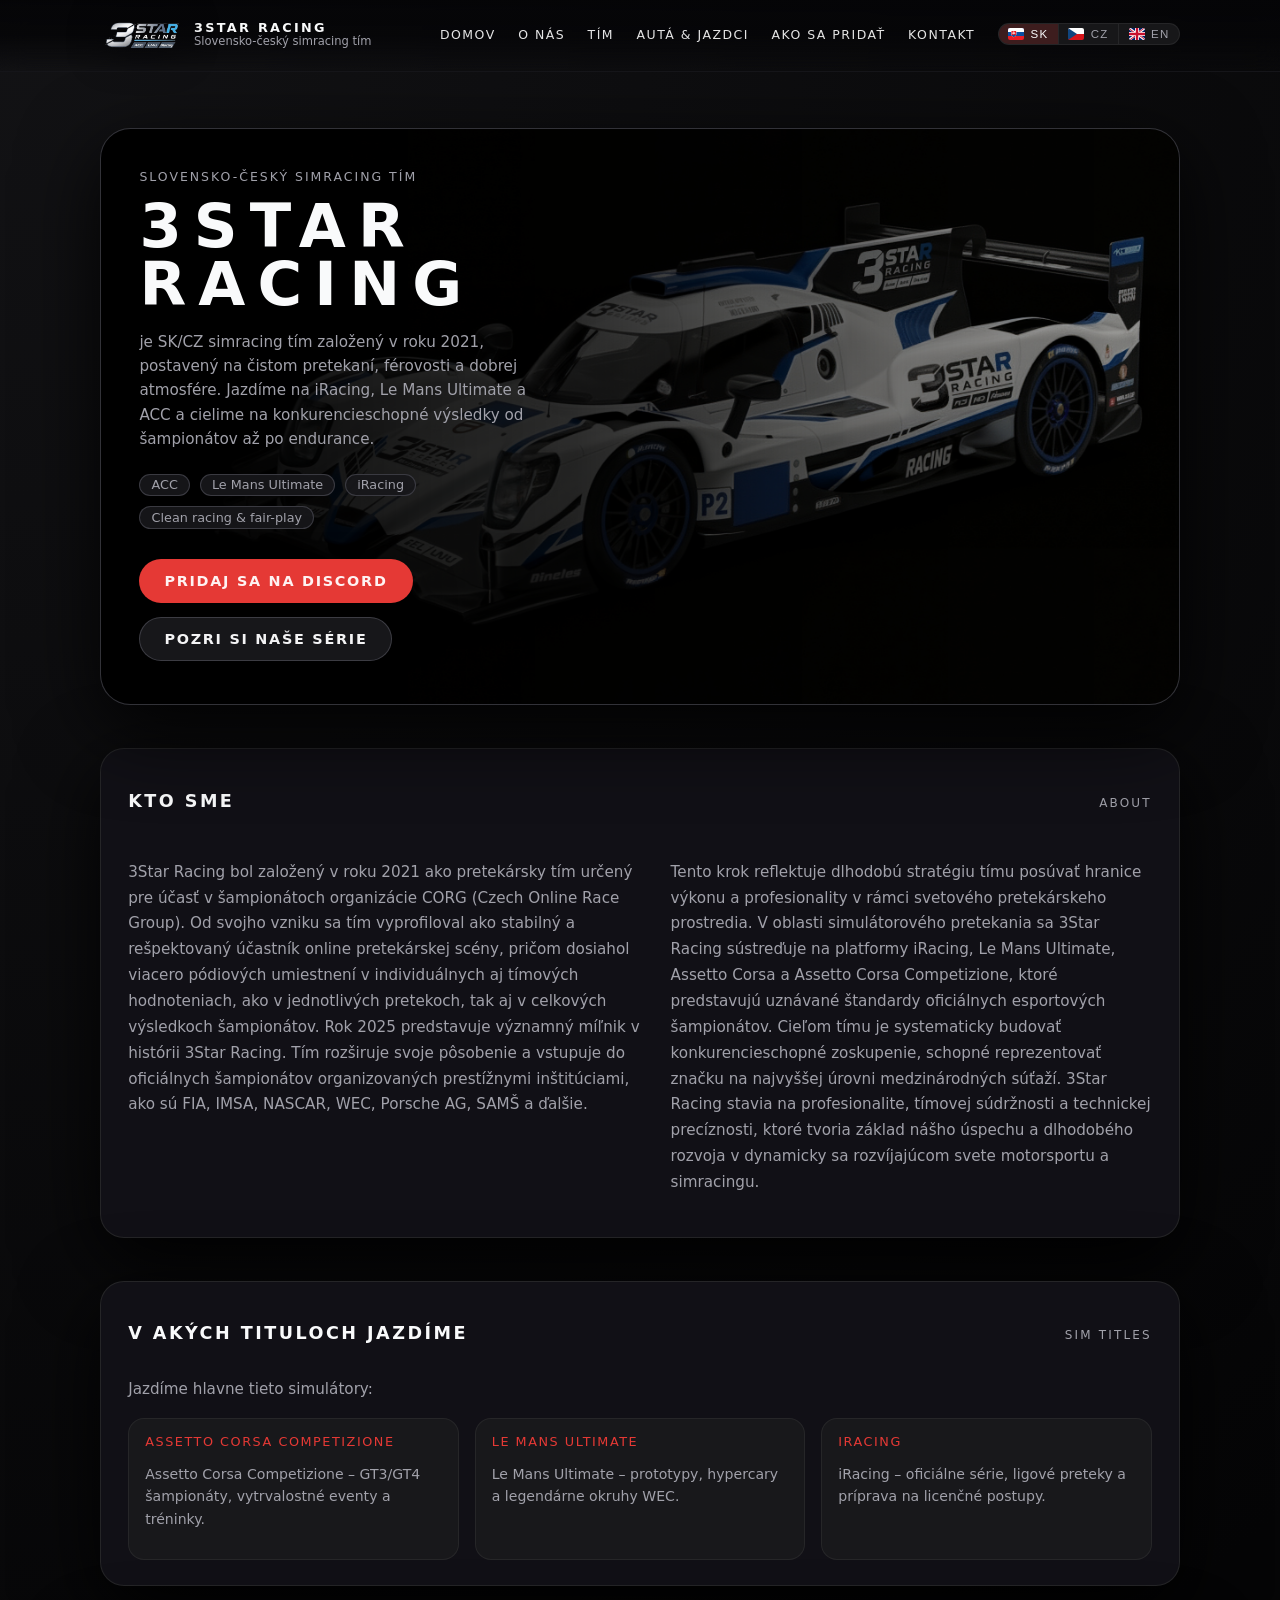
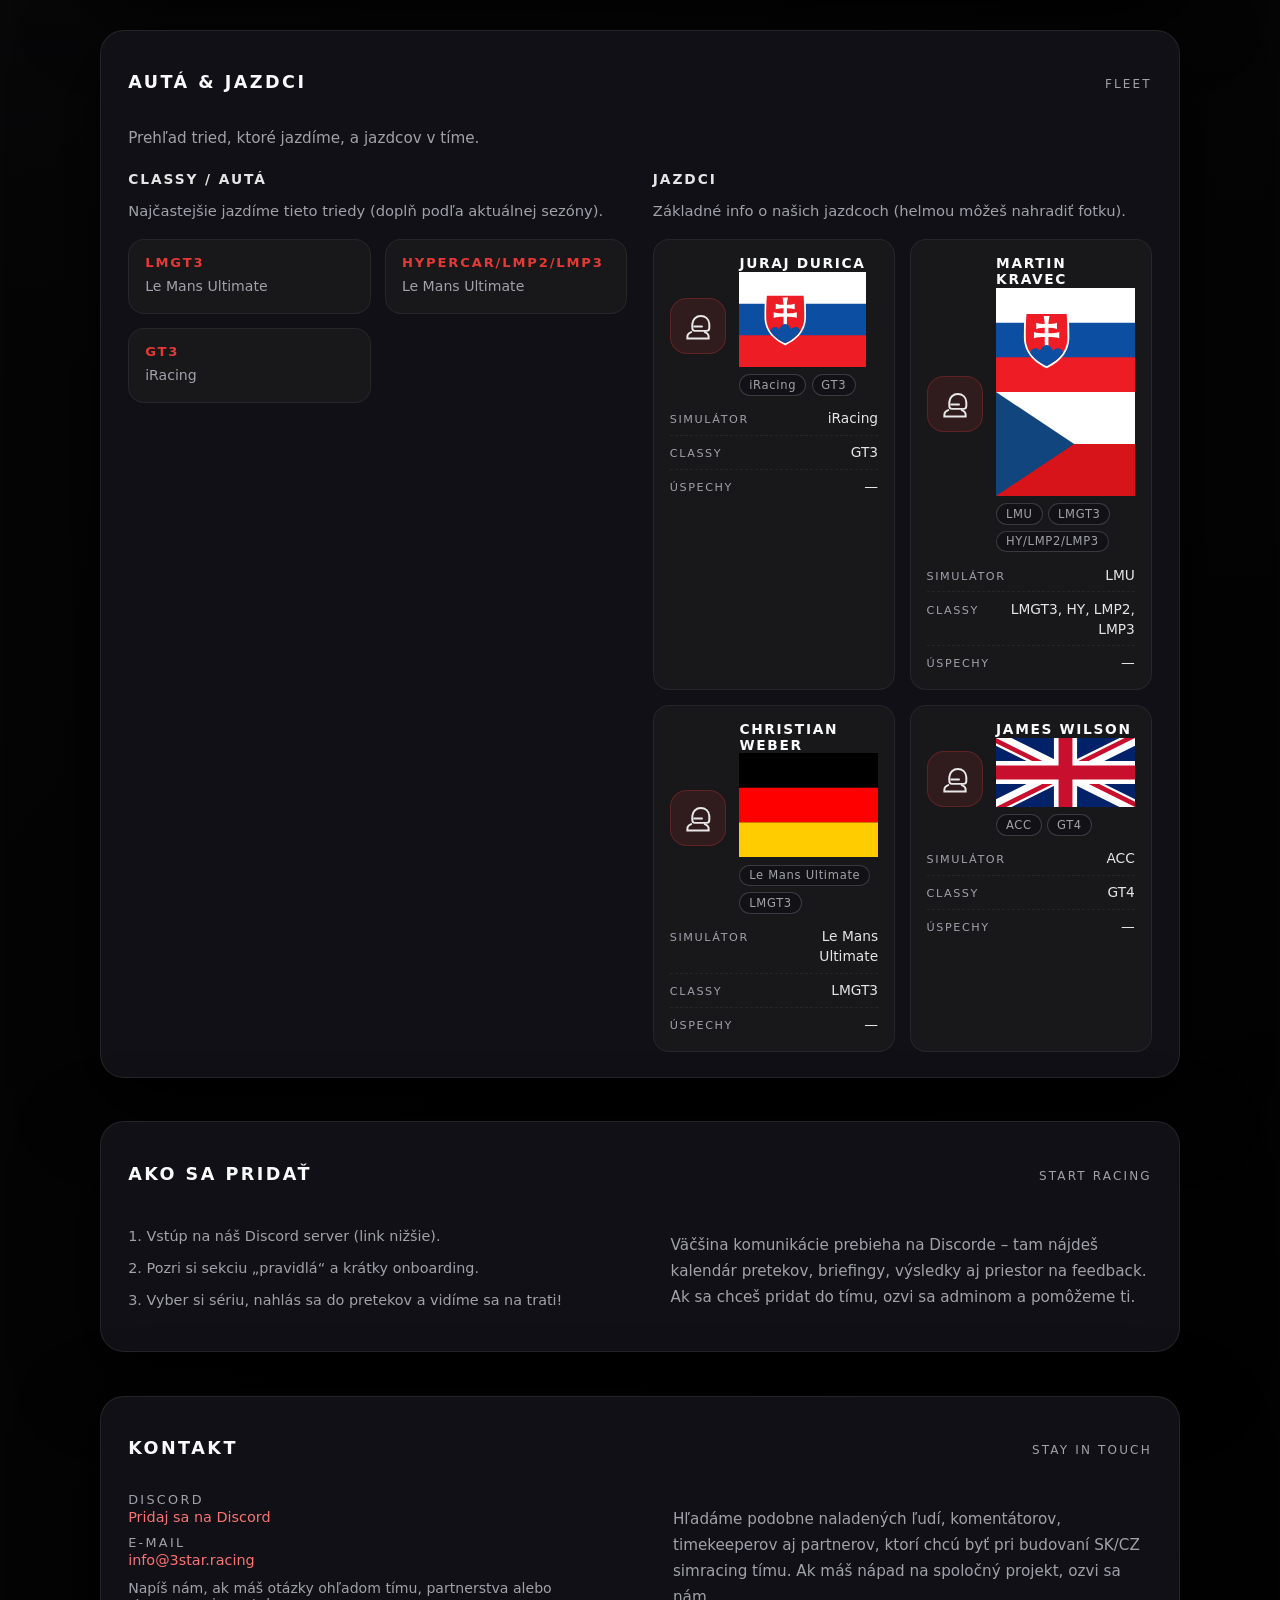
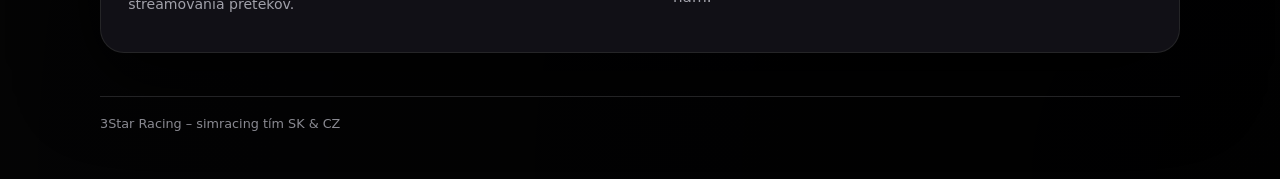
==== commit 6e1a1d64: "added flags in language switcher" ====
--- a/index_with_fleet.html
+++ b/index_with_fleet.html
@@ -4,740 +4,7 @@
   <meta charset="UTF-8" />
   <meta name="viewport" content="width=device-width, initial-scale=1.0" />
   <title>3Star Racing – Simracing tím SK/CZ</title>
-  <style>
-    :root {
-      --page-bg: #050506;
-      --card-bg: #111016;
-      --card-bg-soft: #18181b;
-      --hero-bg: #050506;
-      --accent: #e53935;
-      --accent-soft: rgba(229, 57, 53, 0.18);
-      --text-main: #f9fafb;
-      --text-muted: #a1a1aa;
-      --border-soft: rgba(39, 39, 42, 0.9);
-      --border-hero: rgba(63, 63, 70, 0.8);
-      --radius-xl: 1.5rem;
-      --radius-full: 999px;
-      --shadow-soft: 0 24px 80px rgba(0, 0, 0, 0.9);
-    }
-
-    * { box-sizing: border-box; }
-    html { scroll-behavior: smooth; }
-
-    body {
-      margin: 0;
-      font-family: system-ui, -apple-system, BlinkMacSystemFont, "Segoe UI", sans-serif;
-      color: var(--text-main);
-      background:
-        radial-gradient(circle at top left, rgba(24, 24, 27, 0.7), transparent 55%),
-        radial-gradient(circle at bottom right, rgba(0, 0, 0, 0.8), transparent 55%),
-        var(--page-bg);
-      min-height: 100vh;
-    }
-
-    a { color: inherit; text-decoration: none; }
-    img { max-width: 100%; display: block; }
-
-    .page {
-      max-width: 1120px;
-      margin: 0 auto;
-      padding: 1.6rem 1.25rem 3rem;
-    }
-
-    /* NAVBAR */
-
-    .nav {
-      position: sticky;
-      top: 0;
-      z-index: 20;
-      backdrop-filter: blur(14px);
-      background: linear-gradient(
-        to bottom,
-        rgba(5, 5, 7, 0.96),
-        rgba(5, 5, 7, 0.85),
-        transparent
-      );
-      border-bottom: 1px solid rgba(24, 24, 27, 0.9);
-    }
-
-    .nav-inner {
-      max-width: 1120px;
-      margin: 0 auto;
-      padding: 0.75rem 1.25rem 0.9rem;
-      display: flex;
-      align-items: center;
-      gap: 1.4rem;
-    }
-
-    .brand {
-      display: flex;
-      align-items: center;
-      gap: 0.75rem;
-    }
-
-    .brand-logo {
-      width: 82px;
-      height: auto;
-      filter: drop-shadow(0 0 20px rgba(0, 0, 0, 0.9));
-    }
-
-    .brand-text {
-      display: flex;
-      flex-direction: column;
-      line-height: 1.1;
-    }
-
-    .brand-title {
-      font-size: 0.8rem;
-      font-weight: 700;
-      text-transform: uppercase;
-      letter-spacing: 0.18em;
-    }
-
-    .brand-subtitle {
-      font-size: 0.72rem;
-      color: var(--text-muted);
-    }
-
-    .nav-links {
-      margin-left: auto;
-      display: flex;
-      align-items: center;
-      gap: 1.4rem;
-      font-size: 0.9rem;
-    }
-
-    .nav-link {
-      position: relative;
-      padding: 0.2rem 0;
-      font-weight: 500;
-      color: #e5e5e5;
-      text-transform: uppercase;
-      letter-spacing: 0.12em;
-      font-size: 0.78rem;
-    }
-
-    .nav-link::after {
-      content: "";
-      position: absolute;
-      left: 0;
-      bottom: -0.3rem;
-      width: 0;
-      height: 2px;
-      border-radius: 999px;
-      background: var(--accent);
-      transition: width 0.18s ease-out;
-    }
-
-    .nav-link:hover::after {
-      width: 100%;
-    }
-
-    .lang-switcher {
-      display: inline-flex;
-      border-radius: var(--radius-full);
-      border: 1px solid rgba(39, 39, 42, 0.9);
-      overflow: hidden;
-      background: rgba(24, 24, 27, 0.96);
-    }
-
-    .lang-btn {
-      border: none;
-      background: transparent;
-      color: var(--text-muted);
-      font-size: 0.72rem;
-      padding: 0.25rem 0.6rem;
-      cursor: pointer;
-      text-transform: uppercase;
-      letter-spacing: 0.1em;
-    }
-
-    .lang-btn + .lang-btn {
-      border-left: 1px solid rgba(39, 39, 42, 0.95);
-    }
-
-    .lang-btn.active {
-      background: var(--accent-soft);
-      color: var(--text-main);
-    }
-
-    main { margin-top: 1.9rem; }
-    section { margin-bottom: 2.7rem; }
-
-    /* HERO – auto ako pozadie, bez hrany uprostred */
-
-    .hero {
-      position: relative;
-      border-radius: 1.9rem;
-      overflow: hidden;
-      border: 1px solid var(--border-hero);
-      box-shadow: var(--shadow-soft);
-      min-height: 360px;
-
-      display: flex;
-      align-items: center;
-
-      background-image:
-        linear-gradient(
-          to right,
-          rgba(0, 0, 0, 0.98),
-          rgba(0, 0, 0, 0.82) 44%,
-          rgba(0, 0, 0, 0.3)
-        ),
-        url("hero_car.png");
-      background-size: cover;
-      background-position: right center;
-    }
-
-    .hero-content {
-      position: relative;
-      z-index: 1;
-      padding: 2.5rem 2.4rem 2.7rem;
-      max-width: 480px;
-    }
-
-    .badge {
-      font-size: 0.78rem;
-      text-transform: uppercase;
-      letter-spacing: 0.16em;
-      color: var(--text-muted);
-      margin-bottom: 0.8rem;
-    }
-
-    .hero-title {
-      margin: 0;
-      font-size: clamp(2.4rem, 3.2vw + 1.4rem, 3.8rem);
-      font-weight: 900;
-      text-transform: uppercase;
-      letter-spacing: 0.2em;
-      line-height: 0.96;
-    }
-
-    .hero-title span {
-      display: block;
-    }
-
-    .hero-tagline {
-      margin-top: 1rem;
-      max-width: 26rem;
-      font-size: 0.95rem;
-      color: var(--text-muted);
-      line-height: 1.6;
-    }
-
-    .hero-meta {
-      display: flex;
-      flex-wrap: wrap;
-      gap: 0.6rem;
-      margin-top: 1.4rem;
-      font-size: 0.8rem;
-      color: var(--text-muted);
-    }
-
-    .hero-meta span {
-      padding: 0.18rem 0.7rem;
-      border-radius: var(--radius-full);
-      border: 1px solid rgba(63, 63, 70, 0.9);
-      background: rgba(24, 24, 27, 0.9);
-    }
-
-    .hero-actions {
-      display: flex;
-      flex-wrap: wrap;
-      gap: 0.9rem;
-      margin-top: 1.9rem;
-    }
-
-    .btn {
-      display: inline-flex;
-      align-items: center;
-      justify-content: center;
-      gap: 0.4rem;
-      padding: 0.8rem 1.5rem;
-      border-radius: var(--radius-full);
-      border: 1px solid transparent;
-      font-size: 0.9rem;
-      font-weight: 600;
-      cursor: pointer;
-      text-transform: uppercase;
-      letter-spacing: 0.12em;
-      transition:
-        transform 0.14s ease-out,
-        box-shadow 0.14s ease-out,
-        background 0.14s ease-out,
-        border-color 0.14s ease-out,
-        color 0.14s ease-out;
-    }
-
-    .btn-primary {
-      background: var(--accent);
-      color: #fef2f2;
-      box-shadow: 0 22px 40px rgba(0, 0, 0, 0.9);
-    }
-
-    .btn-primary:hover {
-      transform: translateY(-1px);
-      box-shadow: 0 32px 60px rgba(0, 0, 0, 0.95);
-    }
-
-    .btn-ghost {
-      background: rgba(24, 24, 27, 0.98);
-      border-color: rgba(63, 63, 70, 0.95);
-      color: #f4f4f5;
-    }
-
-    .btn-ghost:hover {
-      border-color: var(--accent);
-      transform: translateY(-1px);
-      box-shadow: 0 22px 40px rgba(0, 0, 0, 0.9);
-    }
-
-    /* KARTY SEKCII */
-
-    .section-card {
-      background: var(--card-bg);
-      border-radius: var(--radius-xl);
-      padding: 1.7rem 1.7rem 1.6rem;
-      border: 1px solid var(--border-soft);
-      box-shadow: var(--shadow-soft);
-    }
-
-    .section-header {
-      display: flex;
-      align-items: baseline;
-      justify-content: space-between;
-      gap: 1rem;
-      margin-bottom: 1.2rem;
-    }
-
-    .section-title {
-      font-size: 1.1rem;
-      text-transform: uppercase;
-      letter-spacing: 0.14em;
-      font-weight: 700;
-    }
-
-    .section-kicker {
-      font-size: 0.75rem;
-      text-transform: uppercase;
-      letter-spacing: 0.18em;
-      color: var(--text-muted);
-    }
-
-    .two-col {
-      display: grid;
-      grid-template-columns: minmax(0, 1.45fr) minmax(0, 1.35fr);
-      gap: 1.6rem;
-    }
-
-    .muted {
-      color: var(--text-muted);
-      font-size: 0.95rem;
-      line-height: 1.7;
-    }
-
-    /* COMMUNITY */
-
-    .sim-grid {
-      display: grid;
-      grid-template-columns: repeat(3, minmax(0, 1fr));
-      gap: 1rem;
-    }
-
-    .sim-card {
-      background: var(--card-bg-soft);
-      border-radius: 1rem;
-      padding: 0.9rem 1rem 0.9rem;
-      border: 1px solid rgba(39, 39, 42, 0.95);
-      font-size: 0.88rem;
-    }
-
-    .sim-title {
-      font-size: 0.8rem;
-      letter-spacing: 0.12em;
-      text-transform: uppercase;
-      color: var(--accent);
-      margin-bottom: 0.35rem;
-    }
-
-    .sim-body {
-      color: var(--text-muted);
-      line-height: 1.6;
-    }
-
-    /* JOIN */
-
-    .steps {
-      list-style: none;
-      padding: 0;
-      margin: 0.4rem 0 0;
-      display: grid;
-      gap: 0.45rem;
-      font-size: 0.9rem;
-      color: var(--text-muted);
-    }
-
-    /* CONTACT */
-
-    .contact-grid {
-      display: grid;
-      grid-template-columns: minmax(0, 1.2fr) minmax(0, 1.1fr);
-      gap: 1.4rem;
-      align-items: flex-start;
-    }
-
-    .contact-list {
-      list-style: none;
-      padding: 0;
-      margin: 0;
-      display: grid;
-      gap: 0.6rem;
-    }
-
-    .contact-item {
-      display: flex;
-      flex-direction: column;
-      gap: 0.12rem;
-      font-size: 0.9rem;
-    }
-
-    .contact-label {
-      font-size: 0.8rem;
-      text-transform: uppercase;
-      letter-spacing: 0.18em;
-      color: var(--text-muted);
-    }
-
-    .contact-value a {
-      color: #f97373;
-    }
-
-    .contact-note {
-      font-size: 0.88rem;
-      color: var(--text-muted);
-      margin-top: 0.75rem;
-    }
-
-    footer {
-      margin-top: 2.5rem;
-      padding-top: 1.2rem;
-      border-top: 1px solid rgba(39, 39, 42, 0.9);
-      font-size: 0.8rem;
-      color: var(--text-muted);
-      display: flex;
-      justify-content: space-between;
-      gap: 1rem;
-      flex-wrap: wrap;
-    }
-
-    footer span:last-child {
-      opacity: 0.85;
-    }
-
-
-    /* FLEET (CARS & DRIVERS) */
-
-    .fleet-grid {
-      display: grid;
-      grid-template-columns: minmax(0, 1fr) minmax(0, 1fr);
-      gap: 1.6rem;
-      margin-top: 1.2rem;
-    }
-
-    .fleet-subtitle {
-      margin: 0 0 0.7rem;
-      font-size: 0.86rem;
-      text-transform: uppercase;
-      letter-spacing: 0.14em;
-      font-weight: 700;
-      color: #e5e5e5;
-    }
-
-    .fleet-note {
-      margin-top: 0;
-      margin-bottom: 1rem;
-      font-size: 0.92rem;
-    }
-
-    .class-grid {
-      display: grid;
-      grid-template-columns: repeat(2, minmax(0, 1fr));
-      gap: 0.9rem;
-    }
-
-    .class-card {
-      background: var(--card-bg-soft);
-      border-radius: 1rem;
-      padding: 0.9rem 1rem 0.95rem;
-      border: 1px solid rgba(39, 39, 42, 0.95);
-    }
-
-    .class-name {
-      font-size: 0.82rem;
-      letter-spacing: 0.14em;
-      text-transform: uppercase;
-      font-weight: 800;
-      color: var(--accent);
-      margin-bottom: 0.35rem;
-    }
-
-    .class-meta {
-      margin: 0;
-      color: var(--text-muted);
-      font-size: 0.88rem;
-      line-height: 1.6;
-    }
-
-    .driver-grid {
-      display: grid;
-      grid-template-columns: repeat(2, minmax(0, 1fr));
-      gap: 0.9rem;
-    }
-
-    .driver-card {
-      background: var(--card-bg-soft);
-      border-radius: 1rem;
-      padding: 1rem;
-      border: 1px solid rgba(39, 39, 42, 0.95);
-      display: flex;
-      flex-direction: column;
-      gap: 0.85rem;
-    }
-
-    .driver-top {
-      display: flex;
-      align-items: center;
-      gap: 0.85rem;
-    }
-
-    .driver-avatar {
-      width: 56px;
-      height: 56px;
-      border-radius: 1.05rem;
-      background: rgba(229, 57, 53, 0.12);
-      border: 1px solid rgba(229, 57, 53, 0.25);
-      display: flex;
-      align-items: center;
-      justify-content: center;
-      overflow: hidden;
-      flex: 0 0 auto;
-    }
-
-    .driver-avatar img {
-      width: 100%;
-      height: 100%;
-      object-fit: cover;
-    }
-
-    .driver-avatar svg {
-      width: 30px;
-      height: 30px;
-      opacity: 0.92;
-    }
-
-    .driver-name {
-      margin: 0;
-      font-size: 0.86rem;
-      font-weight: 900;
-      letter-spacing: 0.12em;
-      text-transform: uppercase;
-      line-height: 1.15;
-    }
-
-    .driver-badges {
-      display: flex;
-      flex-wrap: wrap;
-      gap: 0.35rem;
-      margin-top: 0.45rem;
-    }
-
-    .badge-pill {
-      padding: 0.18rem 0.55rem;
-      border-radius: var(--radius-full);
-      border: 1px solid rgba(63, 63, 70, 0.9);
-      background: rgba(17, 16, 22, 0.75);
-      font-size: 0.72rem;
-      color: var(--text-muted);
-      letter-spacing: 0.06em;
-    }
-
-    .driver-lines {
-      display: grid;
-      gap: 0.35rem;
-    }
-
-    .driver-line {
-      display: flex;
-      align-items: baseline;
-      justify-content: space-between;
-      gap: 0.8rem;
-    }
-
-    .driver-line + .driver-line {
-      border-top: 1px dashed rgba(39, 39, 42, 0.85);
-      padding-top: 0.45rem;
-    }
-
-    .driver-label {
-      font-size: 0.7rem;
-      text-transform: uppercase;
-      letter-spacing: 0.14em;
-      color: var(--text-muted);
-      white-space: nowrap;
-    }
-
-    .driver-value {
-      color: #e5e5e5;
-      font-size: 0.86rem;
-      text-align: right;
-      line-height: 1.45;
-    }
-
-
-      /* RESPONSIVE */
-
-  @media (max-width: 980px) {
-    .page { padding-inline: 1.1rem; }
-    .nav-inner { padding-inline: 1.1rem; }
-  }
-
-  @media (max-width: 880px) {
-    .hero {
-      min-height: 320px;
-      background-position: center right;
-    }
-
-    .hero-content {
-      padding: 2.2rem 1.9rem 2.4rem;
-    }
-
-    .nav-inner {
-      flex-wrap: wrap;
-      justify-content: space-between;
-    }
-
-    .nav-links {
-      width: 100%;
-      margin-left: 0;
-      margin-top: 0.6rem;
-      justify-content: center;
-      flex-wrap: wrap;
-      gap: 0.75rem 1.25rem;
-      font-size: 0.8rem;
-    }
-
-    .two-col,
-    .sim-grid,
-    .contact-grid,
-    .fleet-grid {
-      grid-template-columns: minmax(0, 1fr);
-    }
-
-    .section-header {
-      flex-wrap: wrap;
-    }
-  }
-
-  @media (max-width: 640px) {
-    body { overflow-x: hidden; }
-
-    .page { padding-inline: 1rem; }
-    .nav-inner { padding-inline: 1rem; }
-
-    .brand-logo { width: 66px; }
-
-    .brand-title { font-size: 0.76rem; }
-    .brand-subtitle { font-size: 0.7rem; }
-
-    .nav-links {
-      gap: 0.55rem 1.05rem;
-    }
-
-    .nav-link {
-      font-size: 0.72rem;
-      letter-spacing: 0.1em;
-    }
-
-    .lang-switcher {
-      flex: 0 0 100%;
-      justify-content: center;
-      margin-top: 0.2rem;
-    }
-
-    .hero {
-      min-height: 340px;
-      background-image:
-        linear-gradient(
-          to bottom,
-          rgba(0, 0, 0, 0.94),
-          rgba(0, 0, 0, 0.76) 55%,
-          rgba(0, 0, 0, 0.18)
-        ),
-        url("hero_car.png");
-      background-position: center;
-    }
-
-    .hero-content {
-      max-width: none;
-      width: 100%;
-      padding: 2.05rem 1.2rem 2.2rem;
-    }
-
-    .hero-title {
-      font-size: 2.35rem;
-      letter-spacing: 0.15em;
-    }
-
-    .hero-tagline {
-      font-size: 0.95rem;
-    }
-
-    .hero-actions {
-      gap: 0.7rem;
-    }
-
-    .hero-actions .btn {
-      width: 100%;
-    }
-
-    .class-grid,
-    .driver-grid {
-      grid-template-columns: minmax(0, 1fr);
-    }
-
-    .driver-avatar {
-      width: 54px;
-      height: 54px;
-    }
-
-    .section-card {
-      padding: 1.25rem 1.15rem 1.15rem;
-    }
-
-    footer {
-      justify-content: center;
-      text-align: center;
-    }
-  }
-
-  @media (max-width: 420px) {
-    .brand-logo { width: 60px; }
-
-    .hero-title {
-      font-size: 2.1rem;
-      letter-spacing: 0.12em;
-    }
-
-    .btn {
-      padding: 0.75rem 1.15rem;
-      font-size: 0.82rem;
-    }
-
-    .section-title {
-      font-size: 1.02rem;
-    }
-  }
-</style>
+  <link rel="stylesheet" href="style.css">
 </head>
 <body>
   <header class="nav">
@@ -761,9 +28,18 @@
 
         <div class="lang-switcher" aria-label="Language switcher">
           <!-- jednoduché onclick volania -->
-          <button class="lang-btn active" data-lang="sk" onclick="setLanguage('sk')">SK</button>
-          <button class="lang-btn" data-lang="cz" onclick="setLanguage('cz')">CZ</button>
-          <button class="lang-btn" data-lang="en" onclick="setLanguage('en')">EN</button>
+          <button class="lang-btn active" data-lang="sk" onclick="setLanguage('sk')">
+            <img src="flags/sk.svg" alt="SK" class="lang-flag" />
+            SK
+          </button>
+          <button class="lang-btn" data-lang="cz" onclick="setLanguage('cz')">
+            <img src="flags/cz.svg" alt="CZ" class="lang-flag" />
+            CZ
+          </button>
+          <button class="lang-btn" data-lang="en" onclick="setLanguage('en')">
+            <img src="flags/gb.svg" alt="EN" class="lang-flag" />
+            EN
+          </button>
         </div>
       </nav>
     </div>
@@ -908,146 +184,7 @@
                 Základné info o našich jazdcoch (helmou môžeš nahradiť fotku).
               </p>
 
-              <div class="driver-grid">
-                <article class="driver-card">
-                  <div class="driver-top">
-                    <div class="driver-avatar" aria-hidden="true">
-                      <svg viewBox="0 0 24 24" fill="none" aria-hidden="true">
-                        <path d="M7.5 10.2c.3-3.6 3-6.2 6.7-6.2 3.8 0 6.5 2.6 6.8 6.2.1 1.2.1 2.5 0 3.8-.1 1.1-.9 1.9-2 1.9H9.5c-1.1 0-1.9-.8-2-1.9-.1-1.3-.1-2.6 0-3.8Z" stroke="currentColor" stroke-width="1.6" />
-                        <path d="M9 12.4h6.2" stroke="currentColor" stroke-width="1.6" stroke-linecap="round" />
-                        <path d="M6.6 16.9c-1.8.6-3.1 2-3.1 3.7V22h17v-1.4c0-1.7-1.3-3.1-3.1-3.7" stroke="currentColor" stroke-width="1.6" stroke-linecap="round" />
-                      </svg>
-                    </div>
-                    <div>
-                      <h3 class="driver-name">Juraj Durica</h3>
-                      <div class="driver-badges">
-                        <span class="badge-pill">iRacing</span>
-                        <span class="badge-pill">GT3</span>
-                      </div>
-                    </div>
-                  </div>
-
-                  <div class="driver-lines">
-                    <div class="driver-line">
-                      <span class="driver-label" data-i18n="drivers_label_sim">Simulátor</span>
-                      <span class="driver-value">iRacing</span>
-                    </div>
-                    <div class="driver-line">
-                      <span class="driver-label" data-i18n="drivers_label_classes">Classy</span>
-                      <span class="driver-value">GT3</span>
-                    </div>
-                    <div class="driver-line">
-                      <span class="driver-label" data-i18n="drivers_label_achievements">Úspechy</span>
-                      <span class="driver-value">—</span>
-                    </div>
-                  </div>
-                </article>
-
-                <article class="driver-card">
-                  <div class="driver-top">
-                    <div class="driver-avatar" aria-hidden="true">
-                      <!-- fotkou jazdca nahraď SVG:
-                           <img src="driver_1.jpg" alt="Meno jazdca" /> -->
-                      <svg viewBox="0 0 24 24" fill="none" aria-hidden="true">
-                        <path d="M7.5 10.2c.3-3.6 3-6.2 6.7-6.2 3.8 0 6.5 2.6 6.8 6.2.1 1.2.1 2.5 0 3.8-.1 1.1-.9 1.9-2 1.9H9.5c-1.1 0-1.9-.8-2-1.9-.1-1.3-.1-2.6 0-3.8Z" stroke="currentColor" stroke-width="1.6" />
-                        <path d="M9 12.4h6.2" stroke="currentColor" stroke-width="1.6" stroke-linecap="round" />
-                        <path d="M6.6 16.9c-1.8.6-3.1 2-3.1 3.7V22h17v-1.4c0-1.7-1.3-3.1-3.1-3.7" stroke="currentColor" stroke-width="1.6" stroke-linecap="round" />
-                      </svg>
-                    </div>
-                    <div>
-                      <h3 class="driver-name">Martin Kravec</h3>
-                      <div class="driver-badges">
-                        <span class="badge-pill">LMU</span>
-                        <span class="badge-pill">LMGT3</span>
-                        <span class="badge-pill">HY/LMP2/LMP3</span>
-                      </div>
-                    </div>
-                  </div>
-
-                  <div class="driver-lines">
-                    <div class="driver-line">
-                      <span class="driver-label" data-i18n="drivers_label_sim">Simulátor</span>
-                      <span class="driver-value">LMU</span>
-                    </div>
-                    <div class="driver-line">
-                      <span class="driver-label" data-i18n="drivers_label_classes">Classy</span>
-                      <span class="driver-value">LMGT3, HY, LMP2, LMP3</span>
-                    </div>
-                    <div class="driver-line">
-                      <span class="driver-label" data-i18n="drivers_label_achievements">Úspechy</span>
-                      <span class="driver-value">—</span>
-                    </div>
-                  </div>
-                </article>
-
-                <article class="driver-card">
-                  <div class="driver-top">
-                    <div class="driver-avatar" aria-hidden="true">
-                      <svg viewBox="0 0 24 24" fill="none" aria-hidden="true">
-                        <path d="M7.5 10.2c.3-3.6 3-6.2 6.7-6.2 3.8 0 6.5 2.6 6.8 6.2.1 1.2.1 2.5 0 3.8-.1 1.1-.9 1.9-2 1.9H9.5c-1.1 0-1.9-.8-2-1.9-.1-1.3-.1-2.6 0-3.8Z" stroke="currentColor" stroke-width="1.6" />
-                        <path d="M9 12.4h6.2" stroke="currentColor" stroke-width="1.6" stroke-linecap="round" />
-                        <path d="M6.6 16.9c-1.8.6-3.1 2-3.1 3.7V22h17v-1.4c0-1.7-1.3-3.1-3.1-3.7" stroke="currentColor" stroke-width="1.6" stroke-linecap="round" />
-                      </svg>
-                    </div>
-                    <div>
-                      <h3 class="driver-name"></h3>
-                      <div class="driver-badges">
-                        <span class="badge-pill">Le Mans Ultimate</span>
-                        <span class="badge-pill">LMGT3</span>
-                      </div>
-                    </div>
-                  </div>
-
-                  <div class="driver-lines">
-                    <div class="driver-line">
-                      <span class="driver-label" data-i18n="drivers_label_sim">Simulátor</span>
-                      <span class="driver-value">Le Mans Ultimate</span>
-                    </div>
-                    <div class="driver-line">
-                      <span class="driver-label" data-i18n="drivers_label_classes">Classy</span>
-                      <span class="driver-value">LMGT3</span>
-                    </div>
-                    <div class="driver-line">
-                      <span class="driver-label" data-i18n="drivers_label_achievements">Úspechy</span>
-                      <span class="driver-value">—</span>
-                    </div>
-                  </div>
-                </article>
-
-                <article class="driver-card">
-                  <div class="driver-top">
-                    <div class="driver-avatar" aria-hidden="true">
-                      <svg viewBox="0 0 24 24" fill="none" aria-hidden="true">
-                        <path d="M7.5 10.2c.3-3.6 3-6.2 6.7-6.2 3.8 0 6.5 2.6 6.8 6.2.1 1.2.1 2.5 0 3.8-.1 1.1-.9 1.9-2 1.9H9.5c-1.1 0-1.9-.8-2-1.9-.1-1.3-.1-2.6 0-3.8Z" stroke="currentColor" stroke-width="1.6" />
-                        <path d="M9 12.4h6.2" stroke="currentColor" stroke-width="1.6" stroke-linecap="round" />
-                        <path d="M6.6 16.9c-1.8.6-3.1 2-3.1 3.7V22h17v-1.4c0-1.7-1.3-3.1-3.1-3.7" stroke="currentColor" stroke-width="1.6" stroke-linecap="round" />
-                      </svg>
-                    </div>
-                    <div>
-                      <h3 class="driver-name">Jazdec #4</h3>
-                      <div class="driver-badges">
-                        <span class="badge-pill">ACC</span>
-                        <span class="badge-pill">GT4</span>
-                      </div>
-                    </div>
-                  </div>
-
-                  <div class="driver-lines">
-                    <div class="driver-line">
-                      <span class="driver-label" data-i18n="drivers_label_sim">Simulátor</span>
-                      <span class="driver-value">ACC</span>
-                    </div>
-                    <div class="driver-line">
-                      <span class="driver-label" data-i18n="drivers_label_classes">Classy</span>
-                      <span class="driver-value">GT4</span>
-                    </div>
-                    <div class="driver-line">
-                      <span class="driver-label" data-i18n="drivers_label_achievements">Úspechy</span>
-                      <span class="driver-value">—</span>
-                    </div>
-                  </div>
-                </article>
-              </div>
+              <div class="driver-grid" id="driver-grid"></div>
             </div>
           </div>
         </div>
@@ -1139,188 +276,8 @@
     </footer>
   </div>
 
-  <!-- JAZYKOVÝ PREPÍNAČ – jednoduchá globálna funkcia -->
-  <script>
-    var translations = {
-      sk: {
-        nav_home: "Domov",
-        nav_about: "O nás",
-        nav_community: "Tím",
-        nav_fleet: "Autá & jazdci",
-        nav_join: "Ako sa pridať",
-        nav_contact: "Kontakt",
-        hero_tagline: "Slovensko-český simracing tím",
-        hero_title_line1: "3STAR",
-        hero_title_line2: "RACING",
-        hero_intro:
-          "je SK/CZ simracing tím založený v roku 2021, postavený na čistom pretekaní, férovosti a dobrej atmosfére. Jazdíme na iRacing, Le Mans Ultimate a ACC a cielime na konkurencieschopné výsledky od šampionátov až po endurance.",
-        hero_cta_primary: "Pridaj sa na Discord",
-        hero_cta_secondary: "Pozri si naše série",
-        about_title: "Kto sme",
-        about_body:
-          "3Star Racing bol založený v roku 2021 ako pretekársky tím určený pre účasť v šampionátoch organizácie CORG (Czech Online Race Group). Od svojho vzniku sa tím vyprofiloval ako stabilný a rešpektovaný účastník online pretekárskej scény, pričom dosiahol viacero pódiových umiestnení v individuálnych aj tímových hodnoteniach, ako v jednotlivých pretekoch, tak aj v celkových výsledkoch šampionátov. Rok 2025 predstavuje významný míľnik v histórii 3Star Racing. Tím rozširuje svoje pôsobenie a vstupuje do oficiálnych šampionátov organizovaných prestížnymi inštitúciami, ako sú FIA, IMSA, NASCAR, WEC, Porsche AG, SAMŠ a ďalšie.",
-        about_body_extra:
-          "Tento krok reflektuje dlhodobú stratégiu tímu posúvať hranice výkonu a profesionality v rámci svetového pretekárskeho prostredia. V oblasti simulátorového pretekania sa 3Star Racing sústreďuje na platformy iRacing, Le Mans Ultimate, Assetto Corsa a Assetto Corsa Competizione, ktoré predstavujú uznávané štandardy oficiálnych esportových šampionátov. Cieľom tímu je systematicky budovať konkurencieschopné zoskupenie, schopné reprezentovať značku na najvyššej úrovni medzinárodných súťaží. 3Star Racing stavia na profesionalite, tímovej súdržnosti a technickej precíznosti, ktoré tvoria základ nášho úspechu a dlhodobého rozvoja v dynamicky sa rozvíjajúcom svete motorsportu a simracingu.",
-        community_title: "V akých tituloch jazdíme",
-        community_intro: "Jazdíme hlavne tieto simulátory:",
-        community_item_acc:
-          "Assetto Corsa Competizione – GT3/GT4 šampionáty, vytrvalostné eventy a tréninky.",
-        community_item_lmu:
-          "Le Mans Ultimate – prototypy, hypercary a legendárne okruhy WEC.",
-        community_item_ir:
-          "iRacing – oficiálne série, ligové preteky a príprava na licenčné postupy.",
-        fleet_title: "Autá & jazdci",
-        fleet_intro: "Prehľad tried, ktoré jazdíme, a jazdcov v tíme.",
-        fleet_cars_title: "Classy / autá",
-        fleet_cars_intro: "Najčastejšie jazdíme tieto triedy (doplň podľa aktuálnej sezóny).",
-        fleet_drivers_title: "Jazdci",
-        fleet_drivers_intro: "Základné info o našich jazdcoch (helmou môžeš nahradiť fotku).",
-        drivers_label_sim: "Simulátor",
-        drivers_label_classes: "Classy",
-        drivers_label_achievements: "Úspechy",
-        join_title: "Ako sa pridať",
-        join_step1: "1. Vstúp na náš Discord server (link nižšie).",
-        join_step2: "2. Pozri si sekciu „pravidlá“ a krátky onboarding.",
-        join_step3: "3. Vyber si sériu, nahlás sa do pretekov a vidíme sa na trati!",
-        join_note:
-          "Väčšina komunikácie prebieha na Discorde – tam nájdeš kalendár pretekov, briefingy, výsledky aj priestor na feedback. Ak sa chceš pridat do tímu, ozvi sa adminom a pomôžeme ti.",
-        contact_title: "Kontakt",
-        contact_discord_label: "Discord",
-        contact_email_label: "E-mail",
-        contact_note:
-          "Napíš nám, ak máš otázky ohľadom tímu, partnerstva alebo streamovania pretekov.",
-        contact_right:
-          "Hľadáme podobne naladených ľudí, komentátorov, timekeeperov aj partnerov, ktorí chcú byť pri budovaní SK/CZ simracing tímu. Ak máš nápad na spoločný projekt, ozvi sa nám.",
-        footer_text: "3Star Racing – simracing tím SK & CZ"
-      },
-      cz: {
-        nav_home: "Domů",
-        nav_about: "O nás",
-        nav_community: "Tým",
-        nav_fleet: "Auta & jezdci",
-        nav_join: "Jak se přidat",
-        nav_contact: "Kontakt",
-        hero_tagline: "Česko-slovenská simracing tým",
-        hero_title_line1: "3STAR",
-        hero_title_line2: "RACING",
-        hero_intro:
-          "je CZ/SK simracing tým založený v roce 2021, postavený na čistém závodění, férovosti a dobré atmosféře. Jezdíme na iRacing, Le Mans Ultimate a ACC a míříme na konkurenceschopné výsledky od šampionátů až po endurance.",
-        hero_cta_primary: "Přidej se na Discord",
-        hero_cta_secondary: "Podívej se na naše série",
-        about_title: "Kdo jsme",
-        about_body:
-          "3Star Racing byl založen v roce 2021 jako závodní tým určený pro účast v šampionátech organizace CORG (Czech Online Race Group). Od svého vzniku se tým vyprofiloval jako stabilní a respektovaný účastník online závodní scény a dosáhl několika pódiových umístění v individuálním i týmovém hodnocení, jak v jednotlivých závodech, tak i v celkových výsledcích šampionátů. Rok 2025 představuje významný milník v historii 3Star Racing. Tým rozšiřuje své působení a vstupuje do oficiálních šampionátů pořádaných prestižními institucemi, jako jsou FIA, IMSA, NASCAR, WEC, Porsche AG, SAMŠ a další.",
-        about_body_extra:
-          "Tento krok odráží dlouhodobou strategii týmu posouvat hranice výkonu a profesionality v rámci světového závodního prostředí. V oblasti simracingu se 3Star Racing zaměřuje na platformy iRacing, Le Mans Ultimate, Assetto Corsa a Assetto Corsa Competizione, které představují uznávané standardy oficiálních esportových šampionátů. Cílem týmu je systematicky budovat konkurenceschopné uskupení schopné reprezentovat značku na nejvyšší úrovni mezinárodních soutěží. 3Star Racing staví na profesionalitě, týmové soudržnosti a technické preciznosti, které tvoří základ našeho úspěchu a dlouhodobého rozvoje v dynamicky se rozvíjejícím světě motorsportu a simracingu.",
-        community_title: "V jakých titulech jezdíme",
-        community_intro: "Jezdíme hlavně tyto simulátory:",
-        community_item_acc:
-          "Assetto Corsa Competizione – GT3/GT4 šampionáty, endurance akce a tréninky.",
-        community_item_lmu:
-          "Le Mans Ultimate – LMGT3, prototypy, hypercary a legendární tratě WEC.",
-        community_item_ir:
-          "iRacing – oficiální série, ligové závody a příprava na postup licencí.",
-        fleet_title: "Auta & jezdci",
-        fleet_intro: "Přehled tříd, které jezdíme, a jezdců v týmu.",
-        fleet_cars_title: "Třídy / auta",
-        fleet_cars_intro: "Nejčastěji jezdíme tyto třídy (doplň podle aktuální sezóny).",
-        fleet_drivers_title: "Jezdci",
-        fleet_drivers_intro: "Základní info o jezdcích (helmou můžeš nahradit fotku).",
-        drivers_label_sim: "Simulátor",
-        drivers_label_classes: "Třídy",
-        drivers_label_achievements: "Úspěchy",
-        join_title: "Jak se přidat",
-        join_step1: "1. Vstup na náš Discord server (odkaz níže).",
-        join_step2: "2. Projdi si sekci „pravidla“ a krátký onboarding.",
-        join_step3: "3. Vyber si sérii, přihlas se do závodu a uvidíme se na trati!",
-        join_note:
-          "Většina komunikace probíhá na Discordu – tam najdeš kalendář závodů, briefingy, výsledky i prostor pro zpětnou vazbu. Pokud se chceš přidat do týmu, ozvi se adminům a pomůžeme ti.",
-        contact_title: "Kontakt",
-        contact_discord_label: "Discord",
-        contact_email_label: "E-mail",
-        contact_note:
-          "Napiš nám, pokud máš dotazy k lize, partnerství nebo streamování závodů.",
-        contact_right:
-          "Hledáme podobně naladěné lidi, komentátory, časoměřiče i partnery, kteří chtějí být u budování SK/CZ simracing týmu. Pokud máš nápad na společný projekt, ozvi se nám.",
-        footer_text: "3Star Racing – simracing tým CZ & SK"
-      },
-      en: {
-        nav_home: "Home",
-        nav_about: "About",
-        nav_community: "Team",
-        nav_fleet: "Cars & drivers",
-        nav_join: "How to join",
-        nav_contact: "Contact",
-        hero_tagline: "Slovak & Czech simracing team",
-        hero_title_line1: "3STAR",
-        hero_title_line2: "RACING",
-        hero_intro:
-          "a Slovak/Czech simracing team founded in 2021, built on clean racing, fair play, and a great atmosphere. We compete in iRacing, Le Mans Ultimate, and ACC, aiming for strong results from championships to endurance events.",
-        hero_cta_primary: "Join our Discord",
-        hero_cta_secondary: "See our series",
-        about_title: "Who we are",
-        about_body:
-          "3Star Racing was founded in 2021 as a racing team intended to compete in championships organized by CORG (Czech Online Race Group). Since its inception, the team has established itself as a stable and respected participant in the online racing scene, achieving multiple podium finishes in both individual and team standings—across single events as well as overall championship results. The year 2025 marks a major milestone in 3Star Racing’s history. The team is expanding its activities and entering official championships organized by prestigious institutions such as the FIA, IMSA, NASCAR, the WEC, Porsche AG, SAMŠ, and others.",
-        about_body_extra:
-          "This step reflects the team’s long-term strategy to push the boundaries of performance and professionalism within the global racing environment. In sim racing, 3Star Racing focuses on the iRacing, Le Mans Ultimate, Assetto Corsa, and Assetto Corsa Competizione platforms, which are widely recognized standards for official esports championships. The team’s goal is to systematically build a competitive lineup capable of representing the brand at the highest level of international competition. 3Star Racing is built on professionalism, team cohesion, and technical precision—forming the foundation of our success and long-term growth in the rapidly evolving world of motorsport and sim racing.",
-        community_title: "What we race",
-        community_intro: "We mainly race in these simulators:",
-        community_item_acc:
-          "Assetto Corsa Competizione – GT3/GT4 championships, endurance events and practice sessions.",
-        community_item_lmu:
-          "Le Mans Ultimate – LMGT3, prototypes, hypercars and classic WEC tracks.",
-        community_item_ir:
-          "iRacing – official series, league races and coaching for license progression.",
-        fleet_title: "Cars & drivers",
-        fleet_intro: "Overview of the classes we race and the drivers in the team.",
-        fleet_cars_title: "Classes / cars",
-        fleet_cars_intro: "We most commonly race these classes (adjust as needed).",
-        fleet_drivers_title: "Drivers",
-        fleet_drivers_intro: "Basic driver info (replace the helmet placeholder with a photo).",
-        drivers_label_sim: "Simulator",
-        drivers_label_classes: "Classes",
-        drivers_label_achievements: "Achievements",
-        join_title: "How to join",
-        join_step1: "1. Join our Discord server (link below).",
-        join_step2: "2. Read the rules and the short onboarding channel.",
-        join_step3: "3. Pick a series, register for a race and see you on track!",
-        join_note:
-          "Most communication happens on Discord — there you’ll find the race calendar, briefings, results, and space for feedback. If you want to join the team, reach out to the admins and we’ll help you.",
-        contact_title: "Contact",
-        contact_discord_label: "Discord",
-        contact_email_label: "E-mail",
-        contact_note:
-          "Reach out if you have questions about the league, partnerships or race broadcasting.",
-        contact_right:
-          "We’re looking for like-minded people—commentators, timekeepers, and partners—who want to be part of building a SK/CZ simracing team. If you have an idea for a joint project, get in touch with us.",
-        footer_text: "3Star Racing – simracing team"
-      }
-    };
-
-    var langToHtml = { sk: "sk", cz: "cs", en: "en" };
-
-    function setLanguage(lang) {
-      var dict = translations[lang] || translations.sk;
-      document.documentElement.lang = langToHtml[lang] || "sk";
-
-      var elements = document.querySelectorAll("[data-i18n]");
-      for (var i = 0; i < elements.length; i++) {
-        var el = elements[i];
-        var key = el.getAttribute("data-i18n");
-        if (dict[key]) {
-          el.textContent = dict[key];
-        }
-      }
-
-      var buttons = document.querySelectorAll(".lang-btn");
-      for (var j = 0; j < buttons.length; j++) {
-        var btn = buttons[j];
-        btn.classList.toggle("active", btn.getAttribute("data-lang") === lang);
-      }
-    }
-
-    // inicializácia – po načítaní HTML je script na konci, takže DOM už existuje
-    setLanguage("sk");
-  </script>
+  <script src="translations.js"></script>
+  <script src="drivers.js"></script>
+  <script src="scripts.js"></script>
 </body>
 </html>
--- a/style.css
+++ b/style.css
@@ -0,0 +1,743 @@
+:root {
+  --page-bg: #050506;
+  --card-bg: #111016;
+  --card-bg-soft: #18181b;
+  --hero-bg: #050506;
+  --accent: #e53935;
+  --accent-soft: rgba(229, 57, 53, 0.18);
+  --text-main: #f9fafb;
+  --text-muted: #a1a1aa;
+  --border-soft: rgba(39, 39, 42, 0.9);
+  --border-hero: rgba(63, 63, 70, 0.8);
+  --radius-xl: 1.5rem;
+  --radius-full: 999px;
+  --shadow-soft: 0 24px 80px rgba(0, 0, 0, 0.9);
+}
+
+* { box-sizing: border-box; }
+html { scroll-behavior: smooth; }
+
+body {
+  margin: 0;
+  font-family: system-ui, -apple-system, BlinkMacSystemFont, "Segoe UI", sans-serif;
+  color: var(--text-main);
+  background:
+    radial-gradient(circle at top left, rgba(24, 24, 27, 0.7), transparent 55%),
+    radial-gradient(circle at bottom right, rgba(0, 0, 0, 0.8), transparent 55%),
+    var(--page-bg);
+  min-height: 100vh;
+}
+
+a { color: inherit; text-decoration: none; }
+img { max-width: 100%; display: block; }
+
+.page {
+  max-width: 1120px;
+  margin: 0 auto;
+  padding: 1.6rem 1.25rem 3rem;
+}
+
+/* NAVBAR */
+
+.nav {
+  position: sticky;
+  top: 0;
+  z-index: 20;
+  backdrop-filter: blur(14px);
+  background: linear-gradient(
+    to bottom,
+    rgba(5, 5, 7, 0.96),
+    rgba(5, 5, 7, 0.85),
+    transparent
+  );
+  border-bottom: 1px solid rgba(24, 24, 27, 0.9);
+}
+
+.nav-inner {
+  max-width: 1120px;
+  margin: 0 auto;
+  padding: 0.75rem 1.25rem 0.9rem;
+  display: flex;
+  align-items: center;
+  gap: 1.4rem;
+}
+
+.brand {
+  display: flex;
+  align-items: center;
+  gap: 0.75rem;
+}
+
+.brand-logo {
+  width: 82px;
+  height: auto;
+  filter: drop-shadow(0 0 20px rgba(0, 0, 0, 0.9));
+}
+
+.brand-text {
+  display: flex;
+  flex-direction: column;
+  line-height: 1.1;
+}
+
+.brand-title {
+  font-size: 0.8rem;
+  font-weight: 700;
+  text-transform: uppercase;
+  letter-spacing: 0.18em;
+}
+
+.brand-subtitle {
+  font-size: 0.72rem;
+  color: var(--text-muted);
+}
+
+.nav-links {
+  margin-left: auto;
+  display: flex;
+  align-items: center;
+  gap: 1.4rem;
+  font-size: 0.9rem;
+}
+
+.nav-link {
+  position: relative;
+  padding: 0.2rem 0;
+  font-weight: 500;
+  color: #e5e5e5;
+  text-transform: uppercase;
+  letter-spacing: 0.12em;
+  font-size: 0.78rem;
+}
+
+.nav-link::after {
+  content: "";
+  position: absolute;
+  left: 0;
+  bottom: -0.3rem;
+  width: 0;
+  height: 2px;
+  border-radius: 999px;
+  background: var(--accent);
+  transition: width 0.18s ease-out;
+}
+
+.nav-link:hover::after {
+  width: 100%;
+}
+
+.lang-switcher {
+  display: inline-flex;
+  border-radius: var(--radius-full);
+  border: 1px solid rgba(39, 39, 42, 0.9);
+  overflow: hidden;
+  background: rgba(24, 24, 27, 0.96);
+}
+
+.lang-btn {
+  border: none;
+  background: transparent;
+  color: var(--text-muted);
+  font-size: 0.72rem;
+  padding: 0.25rem 0.6rem;
+  cursor: pointer;
+  text-transform: uppercase;
+  letter-spacing: 0.1em;
+  display: inline-flex;
+  align-items: center;
+  gap: 0.4rem;
+}
+
+.lang-flag {
+  width: 16px;
+  height: auto;
+  border-radius: 2px;
+  object-fit: cover;
+}
+
+
+.lang-btn + .lang-btn {
+  border-left: 1px solid rgba(39, 39, 42, 0.95);
+}
+
+.lang-btn.active {
+  background: var(--accent-soft);
+  color: var(--text-main);
+}
+
+main { margin-top: 1.9rem; }
+section { margin-bottom: 2.7rem; }
+
+/* HERO – auto ako pozadie, bez hrany uprostred */
+
+.hero {
+  position: relative;
+  border-radius: 1.9rem;
+  overflow: hidden;
+  border: 1px solid var(--border-hero);
+  box-shadow: var(--shadow-soft);
+  min-height: 360px;
+
+  display: flex;
+  align-items: center;
+
+  background-image:
+    linear-gradient(
+      to right,
+      rgba(0, 0, 0, 0.98),
+      rgba(0, 0, 0, 0.82) 44%,
+      rgba(0, 0, 0, 0.3)
+    ),
+    url("hero_car.png");
+  background-size: cover;
+  background-position: right center;
+}
+
+.hero-content {
+  position: relative;
+  z-index: 1;
+  padding: 2.5rem 2.4rem 2.7rem;
+  max-width: 480px;
+}
+
+.badge {
+  font-size: 0.78rem;
+  text-transform: uppercase;
+  letter-spacing: 0.16em;
+  color: var(--text-muted);
+  margin-bottom: 0.8rem;
+}
+
+.hero-title {
+  margin: 0;
+  font-size: clamp(2.4rem, 3.2vw + 1.4rem, 3.8rem);
+  font-weight: 900;
+  text-transform: uppercase;
+  letter-spacing: 0.2em;
+  line-height: 0.96;
+}
+
+.hero-title span {
+  display: block;
+}
+
+.hero-tagline {
+  margin-top: 1rem;
+  max-width: 26rem;
+  font-size: 0.95rem;
+  color: var(--text-muted);
+  line-height: 1.6;
+}
+
+.hero-meta {
+  display: flex;
+  flex-wrap: wrap;
+  gap: 0.6rem;
+  margin-top: 1.4rem;
+  font-size: 0.8rem;
+  color: var(--text-muted);
+}
+
+.hero-meta span {
+  padding: 0.18rem 0.7rem;
+  border-radius: var(--radius-full);
+  border: 1px solid rgba(63, 63, 70, 0.9);
+  background: rgba(24, 24, 27, 0.9);
+}
+
+.hero-actions {
+  display: flex;
+  flex-wrap: wrap;
+  gap: 0.9rem;
+  margin-top: 1.9rem;
+}
+
+.btn {
+  display: inline-flex;
+  align-items: center;
+  justify-content: center;
+  gap: 0.4rem;
+  padding: 0.8rem 1.5rem;
+  border-radius: var(--radius-full);
+  border: 1px solid transparent;
+  font-size: 0.9rem;
+  font-weight: 600;
+  cursor: pointer;
+  text-transform: uppercase;
+  letter-spacing: 0.12em;
+  transition:
+    transform 0.14s ease-out,
+    box-shadow 0.14s ease-out,
+    background 0.14s ease-out,
+    border-color 0.14s ease-out,
+    color 0.14s ease-out;
+}
+
+.btn-primary {
+  background: var(--accent);
+  color: #fef2f2;
+  box-shadow: 0 22px 40px rgba(0, 0, 0, 0.9);
+}
+
+.btn-primary:hover {
+  transform: translateY(-1px);
+  box-shadow: 0 32px 60px rgba(0, 0, 0, 0.95);
+}
+
+.btn-ghost {
+  background: rgba(24, 24, 27, 0.98);
+  border-color: rgba(63, 63, 70, 0.95);
+  color: #f4f4f5;
+}
+
+.btn-ghost:hover {
+  border-color: var(--accent);
+  transform: translateY(-1px);
+  box-shadow: 0 22px 40px rgba(0, 0, 0, 0.9);
+}
+
+/* KARTY SEKCII */
+
+.section-card {
+  background: var(--card-bg);
+  border-radius: var(--radius-xl);
+  padding: 1.7rem 1.7rem 1.6rem;
+  border: 1px solid var(--border-soft);
+  box-shadow: var(--shadow-soft);
+}
+
+.section-header {
+  display: flex;
+  align-items: baseline;
+  justify-content: space-between;
+  gap: 1rem;
+  margin-bottom: 1.2rem;
+}
+
+.section-title {
+  font-size: 1.1rem;
+  text-transform: uppercase;
+  letter-spacing: 0.14em;
+  font-weight: 700;
+}
+
+.section-kicker {
+  font-size: 0.75rem;
+  text-transform: uppercase;
+  letter-spacing: 0.18em;
+  color: var(--text-muted);
+}
+
+.two-col {
+  display: grid;
+  grid-template-columns: minmax(0, 1.45fr) minmax(0, 1.35fr);
+  gap: 1.6rem;
+}
+
+.muted {
+  color: var(--text-muted);
+  font-size: 0.95rem;
+  line-height: 1.7;
+}
+
+/* COMMUNITY */
+
+.sim-grid {
+  display: grid;
+  grid-template-columns: repeat(3, minmax(0, 1fr));
+  gap: 1rem;
+}
+
+.sim-card {
+  background: var(--card-bg-soft);
+  border-radius: 1rem;
+  padding: 0.9rem 1rem 0.9rem;
+  border: 1px solid rgba(39, 39, 42, 0.95);
+  font-size: 0.88rem;
+}
+
+.sim-title {
+  font-size: 0.8rem;
+  letter-spacing: 0.12em;
+  text-transform: uppercase;
+  color: var(--accent);
+  margin-bottom: 0.35rem;
+}
+
+.sim-body {
+  color: var(--text-muted);
+  line-height: 1.6;
+}
+
+/* JOIN */
+
+.steps {
+  list-style: none;
+  padding: 0;
+  margin: 0.4rem 0 0;
+  display: grid;
+  gap: 0.45rem;
+  font-size: 0.9rem;
+  color: var(--text-muted);
+}
+
+/* CONTACT */
+
+.contact-grid {
+  display: grid;
+  grid-template-columns: minmax(0, 1.2fr) minmax(0, 1.1fr);
+  gap: 1.4rem;
+  align-items: flex-start;
+}
+
+.contact-list {
+  list-style: none;
+  padding: 0;
+  margin: 0;
+  display: grid;
+  gap: 0.6rem;
+}
+
+.contact-item {
+  display: flex;
+  flex-direction: column;
+  gap: 0.12rem;
+  font-size: 0.9rem;
+}
+
+.contact-label {
+  font-size: 0.8rem;
+  text-transform: uppercase;
+  letter-spacing: 0.18em;
+  color: var(--text-muted);
+}
+
+.contact-value a {
+  color: #f97373;
+}
+
+.contact-note {
+  font-size: 0.88rem;
+  color: var(--text-muted);
+  margin-top: 0.75rem;
+}
+
+footer {
+  margin-top: 2.5rem;
+  padding-top: 1.2rem;
+  border-top: 1px solid rgba(39, 39, 42, 0.9);
+  font-size: 0.8rem;
+  color: var(--text-muted);
+  display: flex;
+  justify-content: space-between;
+  gap: 1rem;
+  flex-wrap: wrap;
+}
+
+footer span:last-child {
+  opacity: 0.85;
+}
+
+
+/* FLEET (CARS & DRIVERS) */
+
+.fleet-grid {
+  display: grid;
+  grid-template-columns: minmax(0, 1fr) minmax(0, 1fr);
+  gap: 1.6rem;
+  margin-top: 1.2rem;
+}
+
+.fleet-subtitle {
+  margin: 0 0 0.7rem;
+  font-size: 0.86rem;
+  text-transform: uppercase;
+  letter-spacing: 0.14em;
+  font-weight: 700;
+  color: #e5e5e5;
+}
+
+.fleet-note {
+  margin-top: 0;
+  margin-bottom: 1rem;
+  font-size: 0.92rem;
+}
+
+.class-grid {
+  display: grid;
+  grid-template-columns: repeat(2, minmax(0, 1fr));
+  gap: 0.9rem;
+}
+
+.class-card {
+  background: var(--card-bg-soft);
+  border-radius: 1rem;
+  padding: 0.9rem 1rem 0.95rem;
+  border: 1px solid rgba(39, 39, 42, 0.95);
+}
+
+.class-name {
+  font-size: 0.82rem;
+  letter-spacing: 0.14em;
+  text-transform: uppercase;
+  font-weight: 800;
+  color: var(--accent);
+  margin-bottom: 0.35rem;
+}
+
+.class-meta {
+  margin: 0;
+  color: var(--text-muted);
+  font-size: 0.88rem;
+  line-height: 1.6;
+}
+
+.driver-grid {
+  display: grid;
+  grid-template-columns: repeat(2, minmax(0, 1fr));
+  gap: 0.9rem;
+}
+
+.driver-card {
+  background: var(--card-bg-soft);
+  border-radius: 1rem;
+  padding: 1rem;
+  border: 1px solid rgba(39, 39, 42, 0.95);
+  display: flex;
+  flex-direction: column;
+  gap: 0.85rem;
+}
+
+.driver-top {
+  display: flex;
+  align-items: center;
+  gap: 0.85rem;
+}
+
+.driver-avatar {
+  width: 56px;
+  height: 56px;
+  border-radius: 1.05rem;
+  background: rgba(229, 57, 53, 0.12);
+  border: 1px solid rgba(229, 57, 53, 0.25);
+  display: flex;
+  align-items: center;
+  justify-content: center;
+  overflow: hidden;
+  flex: 0 0 auto;
+}
+
+.driver-avatar img {
+  width: 100%;
+  height: 100%;
+  object-fit: cover;
+}
+
+.driver-avatar svg {
+  width: 30px;
+  height: 30px;
+  opacity: 0.92;
+}
+
+.driver-name {
+  margin: 0;
+  font-size: 0.86rem;
+  font-weight: 900;
+  letter-spacing: 0.12em;
+  text-transform: uppercase;
+  line-height: 1.15;
+}
+
+.driver-badges {
+  display: flex;
+  flex-wrap: wrap;
+  gap: 0.35rem;
+  margin-top: 0.45rem;
+}
+
+.badge-pill {
+  padding: 0.18rem 0.55rem;
+  border-radius: var(--radius-full);
+  border: 1px solid rgba(63, 63, 70, 0.9);
+  background: rgba(17, 16, 22, 0.75);
+  font-size: 0.72rem;
+  color: var(--text-muted);
+  letter-spacing: 0.06em;
+}
+
+.driver-lines {
+  display: grid;
+  gap: 0.35rem;
+}
+
+.driver-line {
+  display: flex;
+  align-items: baseline;
+  justify-content: space-between;
+  gap: 0.8rem;
+}
+
+.driver-line + .driver-line {
+  border-top: 1px dashed rgba(39, 39, 42, 0.85);
+  padding-top: 0.45rem;
+}
+
+.driver-label {
+  font-size: 0.7rem;
+  text-transform: uppercase;
+  letter-spacing: 0.14em;
+  color: var(--text-muted);
+  white-space: nowrap;
+}
+
+.driver-value {
+  color: #e5e5e5;
+  font-size: 0.86rem;
+  text-align: right;
+  line-height: 1.45;
+}
+
+
+  /* RESPONSIVE */
+
+  @media (max-width: 980px) {
+.page { padding-inline: 1.1rem; }
+.nav-inner { padding-inline: 1.1rem; }
+  }
+
+  @media (max-width: 880px) {
+.hero {
+  min-height: 320px;
+  background-position: center right;
+}
+
+.hero-content {
+  padding: 2.2rem 1.9rem 2.4rem;
+}
+
+.nav-inner {
+  flex-wrap: wrap;
+  justify-content: space-between;
+}
+
+.nav-links {
+  width: 100%;
+  margin-left: 0;
+  margin-top: 0.6rem;
+  justify-content: center;
+  flex-wrap: wrap;
+  gap: 0.75rem 1.25rem;
+  font-size: 0.8rem;
+}
+
+.two-col,
+.sim-grid,
+.contact-grid,
+.fleet-grid {
+  grid-template-columns: minmax(0, 1fr);
+}
+
+.section-header {
+  flex-wrap: wrap;
+}
+  }
+
+  @media (max-width: 640px) {
+body { overflow-x: hidden; }
+
+.page { padding-inline: 1rem; }
+.nav-inner { padding-inline: 1rem; }
+
+.brand-logo { width: 66px; }
+
+.brand-title { font-size: 0.76rem; }
+.brand-subtitle { font-size: 0.7rem; }
+
+.nav-links {
+  gap: 0.55rem 1.05rem;
+}
+
+.nav-link {
+  font-size: 0.72rem;
+  letter-spacing: 0.1em;
+}
+
+.lang-switcher {
+  flex: 0 0 100%;
+  justify-content: center;
+  margin-top: 0.2rem;
+}
+
+.hero {
+  min-height: 340px;
+  background-image:
+    linear-gradient(
+      to bottom,
+      rgba(0, 0, 0, 0.94),
+      rgba(0, 0, 0, 0.76) 55%,
+      rgba(0, 0, 0, 0.18)
+    ),
+    url("hero_car.png");
+  background-position: center;
+}
+
+.hero-content {
+  max-width: none;
+  width: 100%;
+  padding: 2.05rem 1.2rem 2.2rem;
+}
+
+.hero-title {
+  font-size: 2.35rem;
+  letter-spacing: 0.15em;
+}
+
+.hero-tagline {
+  font-size: 0.95rem;
+}
+
+.hero-actions {
+  gap: 0.7rem;
+}
+
+.hero-actions .btn {
+  width: 100%;
+}
+
+.class-grid,
+.driver-grid {
+  grid-template-columns: minmax(0, 1fr);
+}
+
+.driver-avatar {
+  width: 54px;
+  height: 54px;
+}
+
+.section-card {
+  padding: 1.25rem 1.15rem 1.15rem;
+}
+
+footer {
+  justify-content: center;
+  text-align: center;
+}
+  }
+
+  @media (max-width: 420px) {
+.brand-logo { width: 60px; }
+
+.hero-title {
+  font-size: 2.1rem;
+  letter-spacing: 0.12em;
+}
+
+.btn {
+  padding: 0.75rem 1.15rem;
+  font-size: 0.82rem;
+}
+
+.section-title {
+  font-size: 1.02rem;
+}
+  }
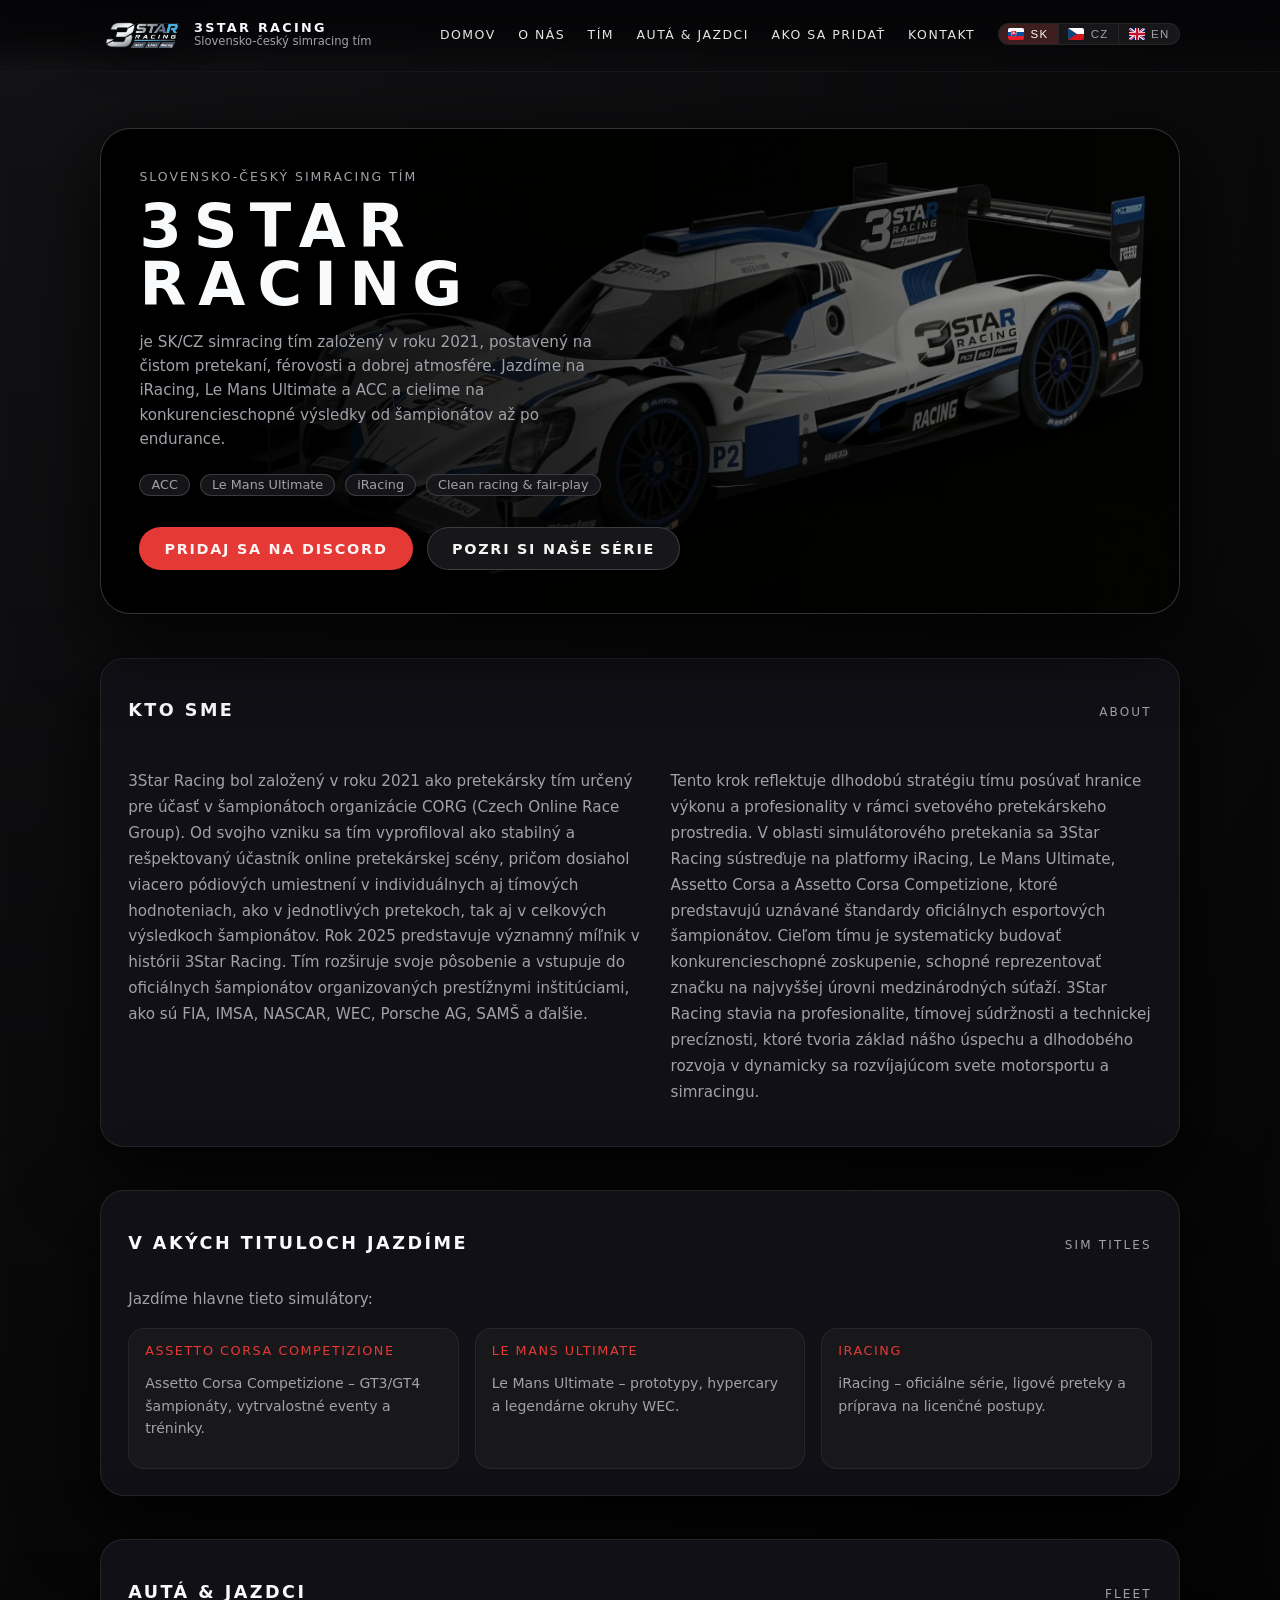
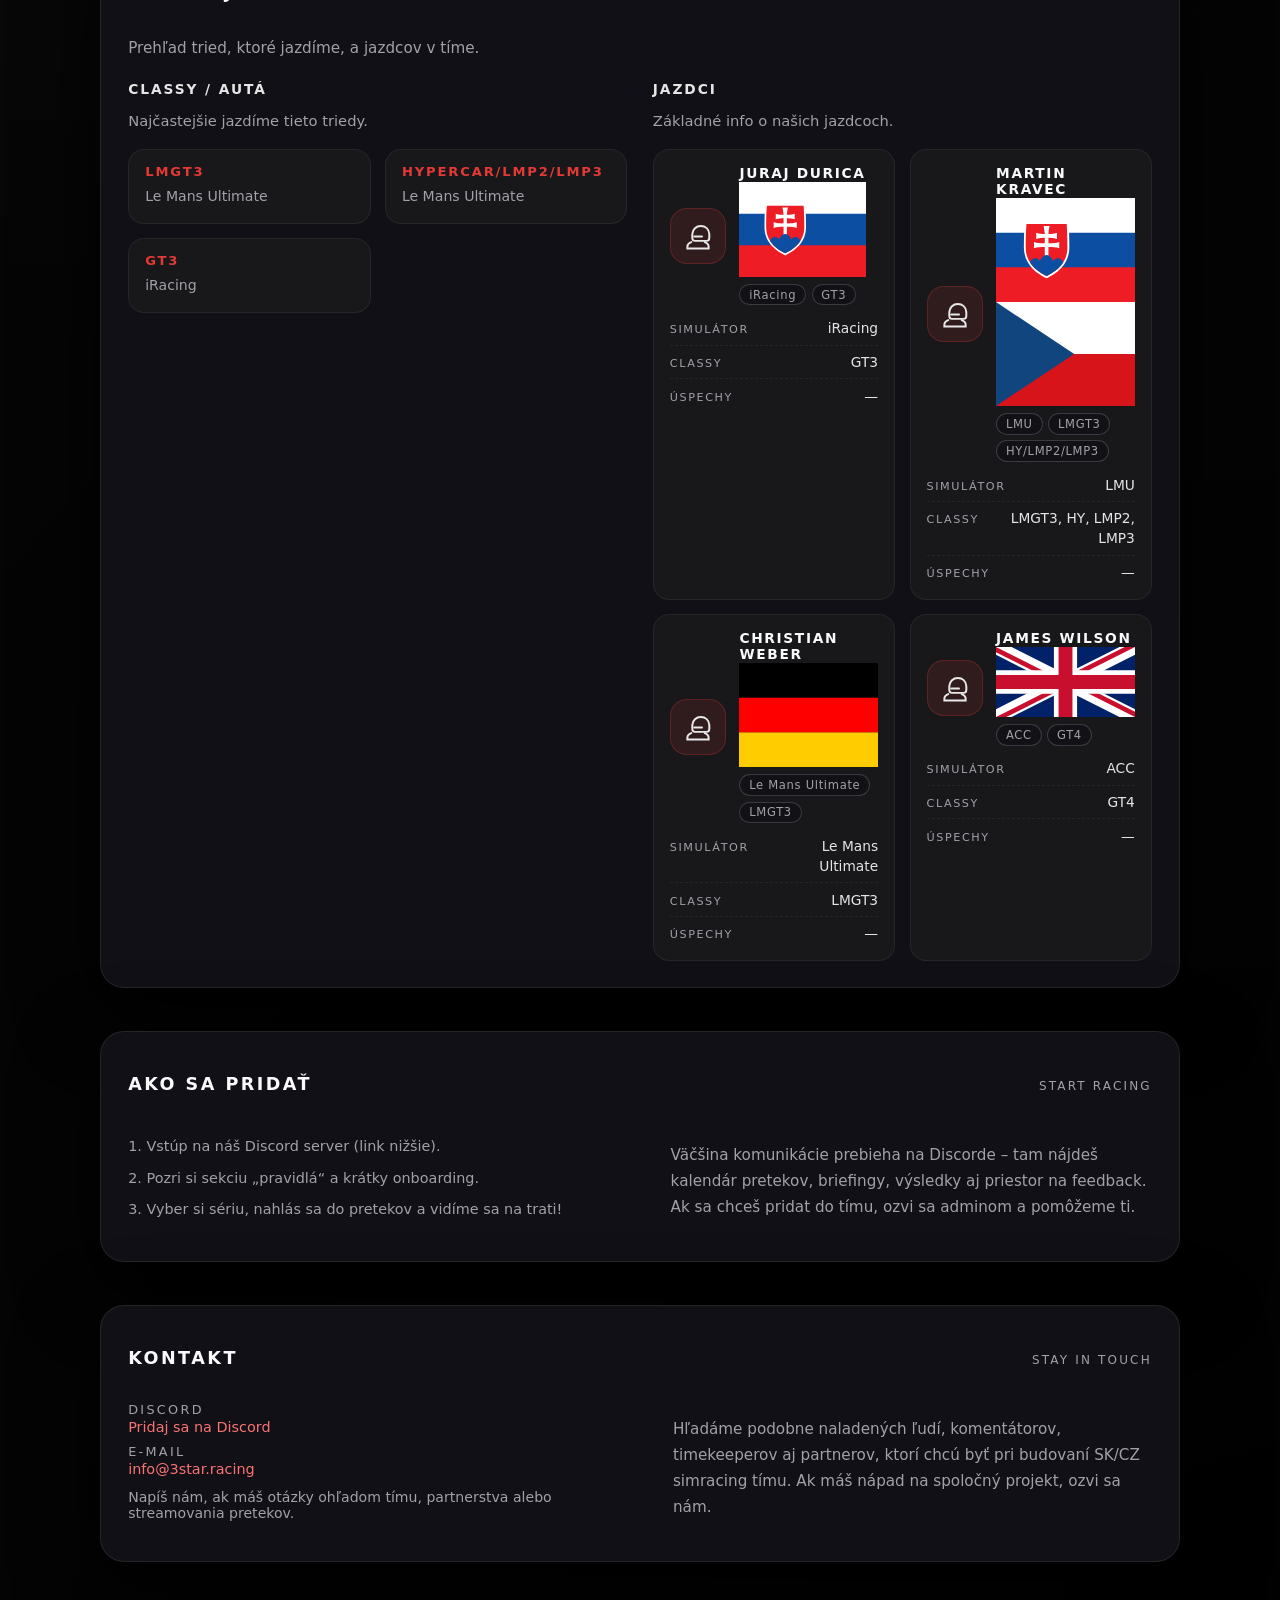
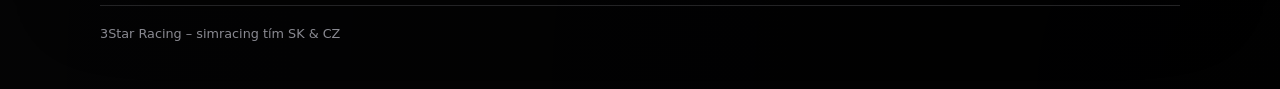
==== commit 549834d0: "some changes in texts about drivers" ====
--- a/index_with_fleet.html
+++ b/index_with_fleet.html
@@ -1,11 +1,13 @@
 <!DOCTYPE html>
 <html lang="sk">
+
 <head>
   <meta charset="UTF-8" />
   <meta name="viewport" content="width=device-width, initial-scale=1.0" />
   <title>3Star Racing – Simracing tím SK/CZ</title>
   <link rel="stylesheet" href="style.css">
 </head>
+
 <body>
   <header class="nav">
     <div class="nav-inner">
@@ -71,7 +73,7 @@
           <div class="hero-actions">
             <!-- TODO: doplň reálny Discord invite -->
             <a href="https://discord.gg/dmPUFsfekv" class="btn btn-primary" target="_blank" rel="noreferrer"
-               data-i18n="hero_cta_primary">
+              data-i18n="hero_cta_primary">
               Pridaj sa na Discord
             </a>
             <a href="#community" class="btn btn-ghost" data-i18n="hero_cta_secondary">
@@ -159,7 +161,7 @@
             <div>
               <h3 class="fleet-subtitle" data-i18n="fleet_cars_title">Classy / autá</h3>
               <p class="muted fleet-note" data-i18n="fleet_cars_intro">
-                Najčastejšie jazdíme tieto triedy (doplň podľa aktuálnej sezóny).
+                Najčastejšie jazdíme tieto triedy.
               </p>
 
               <div class="class-grid">
@@ -181,7 +183,7 @@
             <div>
               <h3 class="fleet-subtitle" data-i18n="fleet_drivers_title">Jazdci</h3>
               <p class="muted fleet-note" data-i18n="fleet_drivers_intro">
-                Základné info o našich jazdcoch (helmou môžeš nahradiť fotku).
+                Základné info o našich jazdcoch.
               </p>
 
               <div class="driver-grid" id="driver-grid"></div>
@@ -237,7 +239,8 @@
                   </span>
                   <span class="contact-value">
                     <!-- TODO: doplň reálny invite link -->
-                    <a href="https://discord.gg/dmPUFsfekv" target="_blank" rel="noreferrer" data-i18n="hero_cta_primary">
+                    <a href="https://discord.gg/dmPUFsfekv" target="_blank" rel="noreferrer"
+                      data-i18n="hero_cta_primary">
                       discord
                     </a>
                   </span>
@@ -280,4 +283,5 @@
   <script src="drivers.js"></script>
   <script src="scripts.js"></script>
 </body>
-</html>
+
+</html>
--- a/style.css
+++ b/style.css
@@ -14,8 +14,13 @@
   --shadow-soft: 0 24px 80px rgba(0, 0, 0, 0.9);
 }
 
-* { box-sizing: border-box; }
-html { scroll-behavior: smooth; }
+* {
+  box-sizing: border-box;
+}
+
+html {
+  scroll-behavior: smooth;
+}
 
 body {
   margin: 0;
@@ -28,8 +33,15 @@
   min-height: 100vh;
 }
 
-a { color: inherit; text-decoration: none; }
-img { max-width: 100%; display: block; }
+a {
+  color: inherit;
+  text-decoration: none;
+}
+
+img {
+  max-width: 100%;
+  display: block;
+}
 
 .page {
   max-width: 1120px;
@@ -44,12 +56,10 @@
   top: 0;
   z-index: 20;
   backdrop-filter: blur(14px);
-  background: linear-gradient(
-    to bottom,
-    rgba(5, 5, 7, 0.96),
-    rgba(5, 5, 7, 0.85),
-    transparent
-  );
+  background: linear-gradient(to bottom,
+      rgba(5, 5, 7, 0.96),
+      rgba(5, 5, 7, 0.85),
+      transparent);
   border-bottom: 1px solid rgba(24, 24, 27, 0.9);
 }
 
@@ -156,7 +166,7 @@
 }
 
 
-.lang-btn + .lang-btn {
+.lang-btn+.lang-btn {
   border-left: 1px solid rgba(39, 39, 42, 0.95);
 }
 
@@ -165,8 +175,13 @@
   color: var(--text-main);
 }
 
-main { margin-top: 1.9rem; }
-section { margin-bottom: 2.7rem; }
+main {
+  margin-top: 1.9rem;
+}
+
+section {
+  margin-bottom: 2.7rem;
+}
 
 /* HERO – auto ako pozadie, bez hrany uprostred */
 
@@ -182,12 +197,10 @@
   align-items: center;
 
   background-image:
-    linear-gradient(
-      to right,
+    linear-gradient(to right,
       rgba(0, 0, 0, 0.98),
       rgba(0, 0, 0, 0.82) 44%,
-      rgba(0, 0, 0, 0.3)
-    ),
+      rgba(0, 0, 0, 0.3)),
     url("hero_car.png");
   background-size: cover;
   background-position: right center;
@@ -197,6 +210,11 @@
   position: relative;
   z-index: 1;
   padding: 2.5rem 2.4rem 2.7rem;
+  max-width: 640px;
+}
+
+/* Keep text children constrained to original width; let .hero-actions be wider */
+.hero-content>*:not(.hero-actions) {
   max-width: 480px;
 }
 
@@ -247,7 +265,7 @@
 
 .hero-actions {
   display: flex;
-  flex-wrap: wrap;
+  flex-wrap: nowrap;
   gap: 0.9rem;
   margin-top: 1.9rem;
 }
@@ -577,7 +595,7 @@
   gap: 0.8rem;
 }
 
-.driver-line + .driver-line {
+.driver-line+.driver-line {
   border-top: 1px dashed rgba(39, 39, 42, 0.85);
   padding-top: 0.45rem;
 }
@@ -598,146 +616,167 @@
 }
 
 
-  /* RESPONSIVE */
-
-  @media (max-width: 980px) {
-.page { padding-inline: 1.1rem; }
-.nav-inner { padding-inline: 1.1rem; }
-  }
-
-  @media (max-width: 880px) {
-.hero {
-  min-height: 320px;
-  background-position: center right;
-}
-
-.hero-content {
-  padding: 2.2rem 1.9rem 2.4rem;
-}
-
-.nav-inner {
-  flex-wrap: wrap;
-  justify-content: space-between;
-}
-
-.nav-links {
-  width: 100%;
-  margin-left: 0;
-  margin-top: 0.6rem;
-  justify-content: center;
-  flex-wrap: wrap;
-  gap: 0.75rem 1.25rem;
-  font-size: 0.8rem;
-}
-
-.two-col,
-.sim-grid,
-.contact-grid,
-.fleet-grid {
-  grid-template-columns: minmax(0, 1fr);
-}
-
-.section-header {
-  flex-wrap: wrap;
-}
-  }
-
-  @media (max-width: 640px) {
-body { overflow-x: hidden; }
-
-.page { padding-inline: 1rem; }
-.nav-inner { padding-inline: 1rem; }
-
-.brand-logo { width: 66px; }
-
-.brand-title { font-size: 0.76rem; }
-.brand-subtitle { font-size: 0.7rem; }
-
-.nav-links {
-  gap: 0.55rem 1.05rem;
-}
-
-.nav-link {
-  font-size: 0.72rem;
-  letter-spacing: 0.1em;
-}
-
-.lang-switcher {
-  flex: 0 0 100%;
-  justify-content: center;
-  margin-top: 0.2rem;
-}
-
-.hero {
-  min-height: 340px;
-  background-image:
-    linear-gradient(
-      to bottom,
-      rgba(0, 0, 0, 0.94),
-      rgba(0, 0, 0, 0.76) 55%,
-      rgba(0, 0, 0, 0.18)
-    ),
-    url("hero_car.png");
-  background-position: center;
-}
-
-.hero-content {
-  max-width: none;
-  width: 100%;
-  padding: 2.05rem 1.2rem 2.2rem;
-}
-
-.hero-title {
-  font-size: 2.35rem;
-  letter-spacing: 0.15em;
-}
-
-.hero-tagline {
-  font-size: 0.95rem;
-}
-
-.hero-actions {
-  gap: 0.7rem;
-}
-
-.hero-actions .btn {
-  width: 100%;
-}
-
-.class-grid,
-.driver-grid {
-  grid-template-columns: minmax(0, 1fr);
-}
-
-.driver-avatar {
-  width: 54px;
-  height: 54px;
-}
-
-.section-card {
-  padding: 1.25rem 1.15rem 1.15rem;
-}
-
-footer {
-  justify-content: center;
-  text-align: center;
-}
-  }
-
-  @media (max-width: 420px) {
-.brand-logo { width: 60px; }
-
-.hero-title {
-  font-size: 2.1rem;
-  letter-spacing: 0.12em;
-}
-
-.btn {
-  padding: 0.75rem 1.15rem;
-  font-size: 0.82rem;
-}
-
-.section-title {
-  font-size: 1.02rem;
-}
-  }
+/* RESPONSIVE */
+
+@media (max-width: 980px) {
+  .page {
+    padding-inline: 1.1rem;
+  }
+
+  .nav-inner {
+    padding-inline: 1.1rem;
+  }
+}
+
+@media (max-width: 880px) {
+  .hero {
+    min-height: 320px;
+    background-position: center right;
+  }
+
+  .hero-content {
+    padding: 2.2rem 1.9rem 2.4rem;
+  }
+
+  .nav-inner {
+    flex-wrap: wrap;
+    justify-content: space-between;
+  }
+
+  .nav-links {
+    width: 100%;
+    margin-left: 0;
+    margin-top: 0.6rem;
+    justify-content: center;
+    flex-wrap: wrap;
+    gap: 0.75rem 1.25rem;
+    font-size: 0.8rem;
+  }
+
+  .two-col,
+  .sim-grid,
+  .contact-grid,
+  .fleet-grid {
+    grid-template-columns: minmax(0, 1fr);
+  }
+
+  .section-header {
+    flex-wrap: wrap;
+  }
+}
+
+@media (max-width: 640px) {
+  body {
+    overflow-x: hidden;
+  }
+
+  .page {
+    padding-inline: 1rem;
+  }
+
+  .nav-inner {
+    padding-inline: 1rem;
+  }
+
+  .brand-logo {
+    width: 66px;
+  }
+
+  .brand-title {
+    font-size: 0.76rem;
+  }
+
+  .brand-subtitle {
+    font-size: 0.7rem;
+  }
+
+  .nav-links {
+    gap: 0.55rem 1.05rem;
+  }
+
+  .nav-link {
+    font-size: 0.72rem;
+    letter-spacing: 0.1em;
+  }
+
+  .lang-switcher {
+    flex: 0 0 100%;
+    justify-content: center;
+    margin-top: 0.2rem;
+  }
+
+  .hero {
+    min-height: 340px;
+    background-image:
+      linear-gradient(to bottom,
+        rgba(0, 0, 0, 0.94),
+        rgba(0, 0, 0, 0.76) 55%,
+        rgba(0, 0, 0, 0.18)),
+      url("hero_car.png");
+    background-position: center;
+  }
+
+  .hero-content {
+    max-width: none;
+    width: 100%;
+    padding: 2.05rem 1.2rem 2.2rem;
+  }
+
+  .hero-title {
+    font-size: 2.35rem;
+    letter-spacing: 0.15em;
+  }
+
+  .hero-tagline {
+    font-size: 0.95rem;
+  }
+
+  .hero-actions {
+    flex-wrap: wrap;
+    gap: 0.7rem;
+  }
+
+  .hero-actions .btn {
+    width: 100%;
+  }
+
+
+  .class-grid,
+  .driver-grid {
+    grid-template-columns: minmax(0, 1fr);
+  }
+
+  .driver-avatar {
+    width: 54px;
+    height: 54px;
+  }
+
+  .section-card {
+    padding: 1.25rem 1.15rem 1.15rem;
+  }
+
+  footer {
+    justify-content: center;
+    text-align: center;
+  }
+}
+
+@media (max-width: 420px) {
+  .brand-logo {
+    width: 60px;
+  }
+
+  .hero-title {
+    font-size: 2.1rem;
+    letter-spacing: 0.12em;
+  }
+
+  .btn {
+    padding: 0.75rem 1.15rem;
+    font-size: 0.82rem;
+  }
+
+  .section-title {
+    font-size: 1.02rem;
+  }
+}
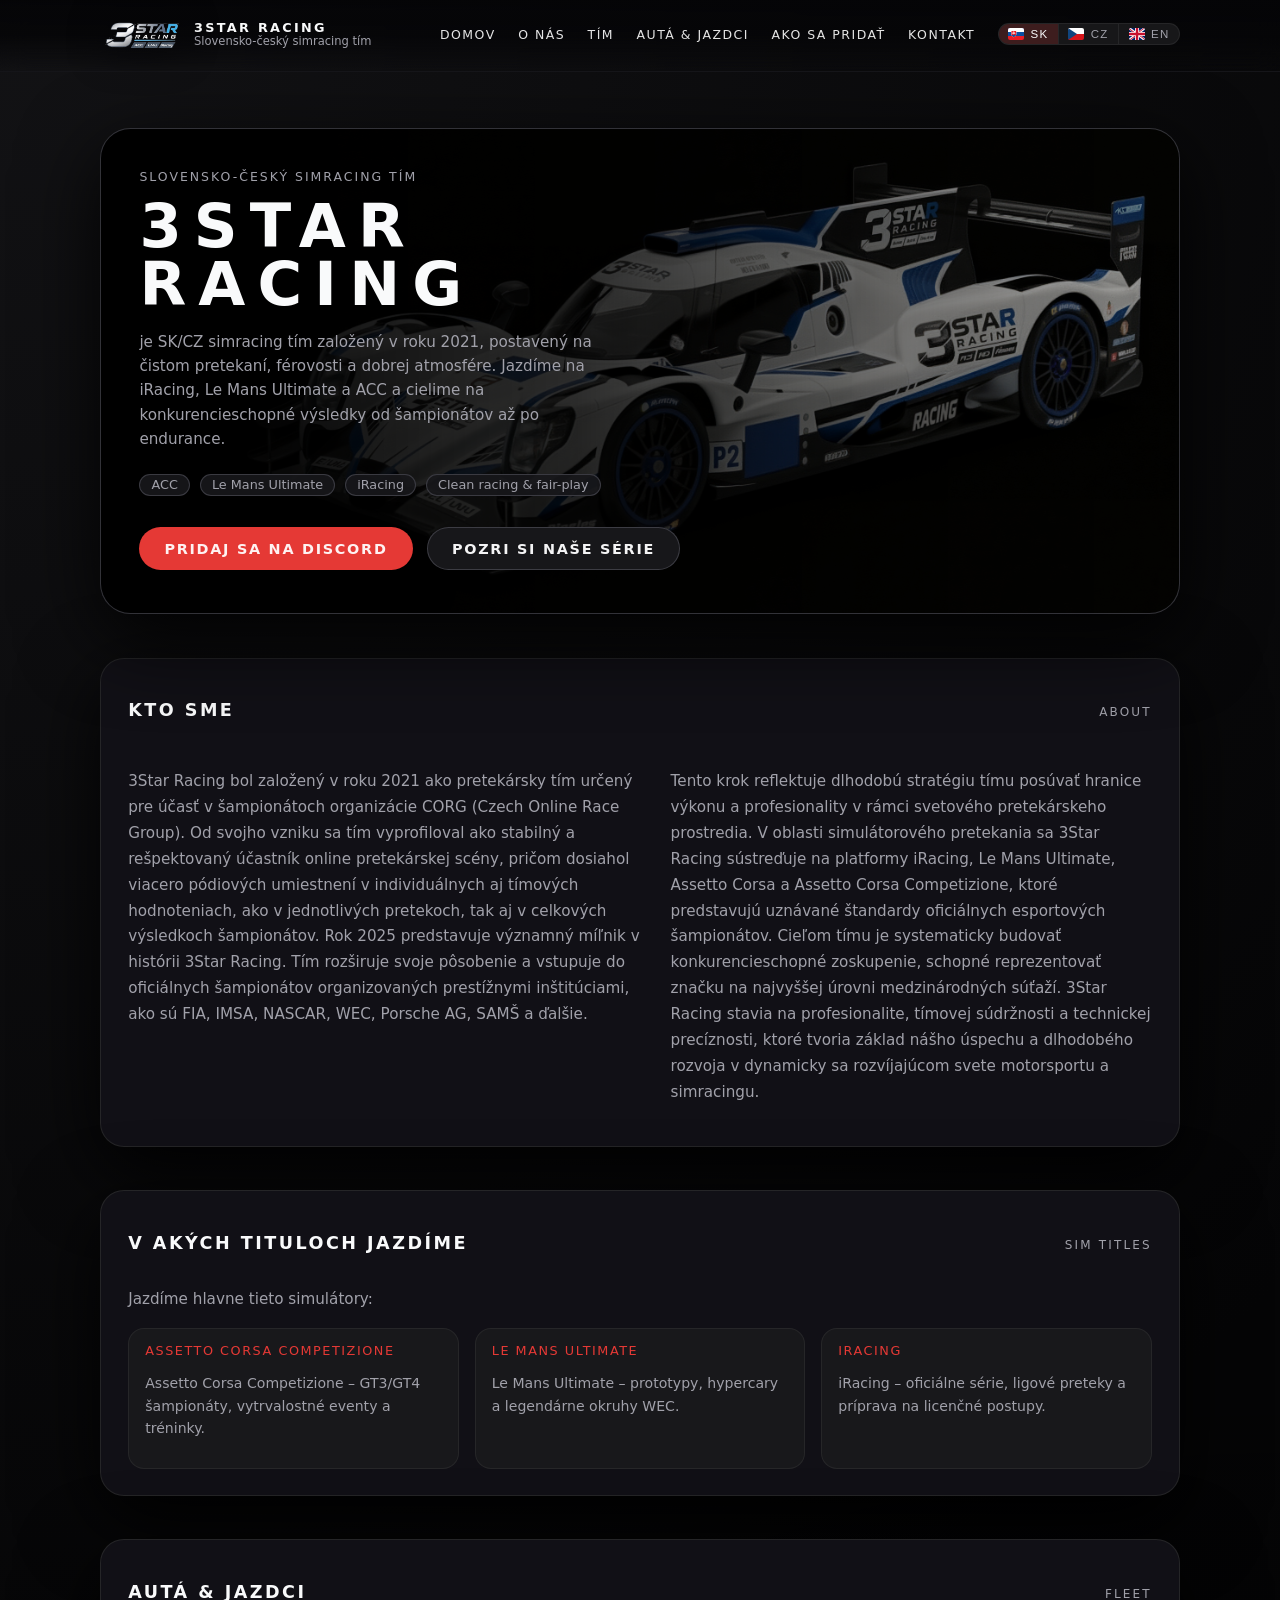
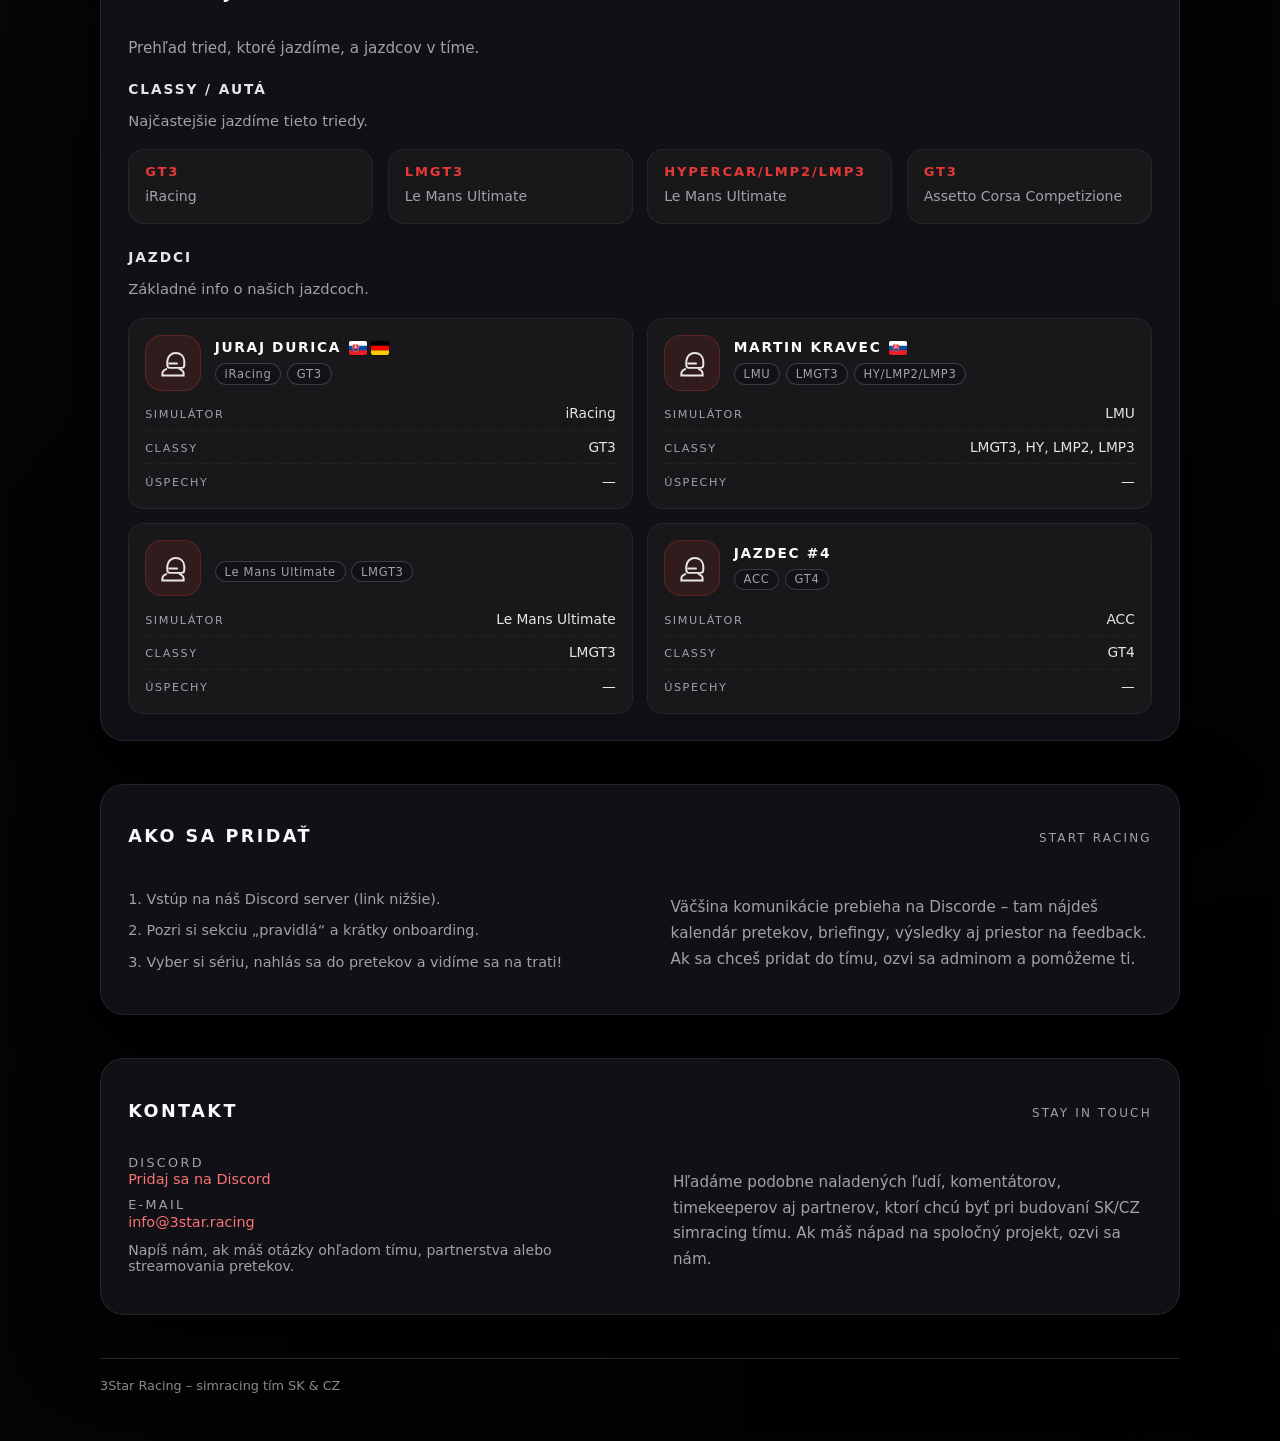
==== commit 56e507ff: "grid and flags changes for driver section" ====
--- a/index_with_fleet.html
+++ b/index_with_fleet.html
@@ -166,6 +166,10 @@
 
               <div class="class-grid">
                 <div class="class-card">
+                  <div class="class-name">GT3</div>
+                  <p class="class-meta">iRacing</p>
+                </div>
+                <div class="class-card">
                   <div class="class-name">LMGT3</div>
                   <p class="class-meta">Le Mans Ultimate</p>
                 </div>
@@ -175,7 +179,7 @@
                 </div>
                 <div class="class-card">
                   <div class="class-name">GT3</div>
-                  <p class="class-meta">iRacing</p>
+                  <p class="class-meta">Assetto Corsa Competizione</p>
                 </div>
               </div>
             </div>
--- a/style.css
+++ b/style.css
@@ -461,7 +461,7 @@
 
 .fleet-grid {
   display: grid;
-  grid-template-columns: minmax(0, 1fr) minmax(0, 1fr);
+  grid-template-columns: minmax(0, 1fr);
   gap: 1.6rem;
   margin-top: 1.2rem;
 }
@@ -483,7 +483,7 @@
 
 .class-grid {
   display: grid;
-  grid-template-columns: repeat(2, minmax(0, 1fr));
+  grid-template-columns: repeat(4, minmax(0, 1fr));
   gap: 0.9rem;
 }
 
@@ -557,6 +557,12 @@
   opacity: 0.92;
 }
 
+.driver-name-wrap {
+  display: flex;
+  align-items: center;
+  gap: 0.5rem;
+}
+
 .driver-name {
   margin: 0;
   font-size: 0.86rem;
@@ -564,6 +570,20 @@
   letter-spacing: 0.12em;
   text-transform: uppercase;
   line-height: 1.15;
+}
+
+.driver-flags {
+  display: flex;
+  align-items: center;
+  gap: 0.25rem;
+}
+
+.driver-flag {
+  width: 18px;
+  height: 14px;
+  border-radius: 2px;
+  object-fit: cover;
+  box-shadow: 0 0 2px rgba(0,0,0,0.5);
 }
 
 .driver-badges {
@@ -628,7 +648,7 @@
   }
 }
 
-@media (max-width: 880px) {
+@media (max-width: 1060px) {
   .hero {
     min-height: 320px;
     background-position: center right;
@@ -655,9 +675,12 @@
 
   .two-col,
   .sim-grid,
-  .contact-grid,
-  .fleet-grid {
+  .contact-grid {
     grid-template-columns: minmax(0, 1fr);
+  }
+
+  .class-grid {
+    grid-template-columns: repeat(2, minmax(0, 1fr));
   }
 
   .section-header {
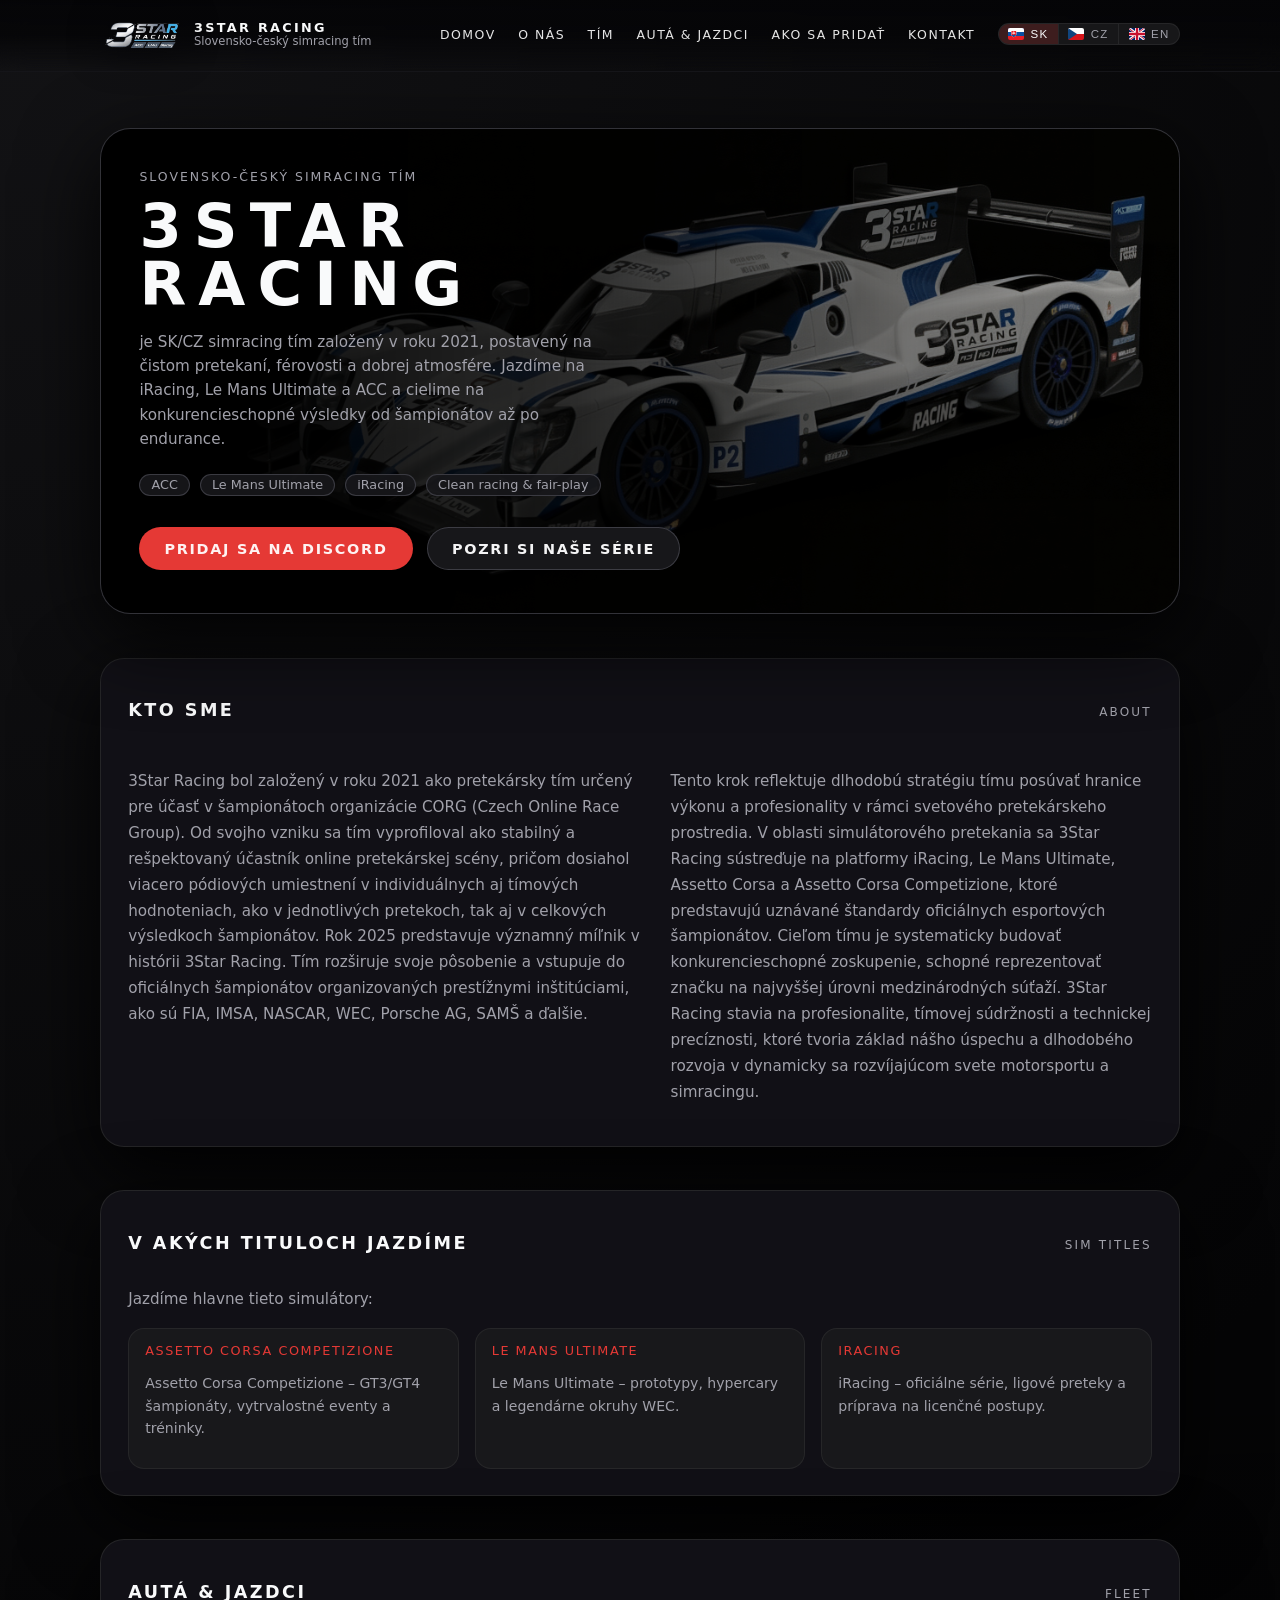
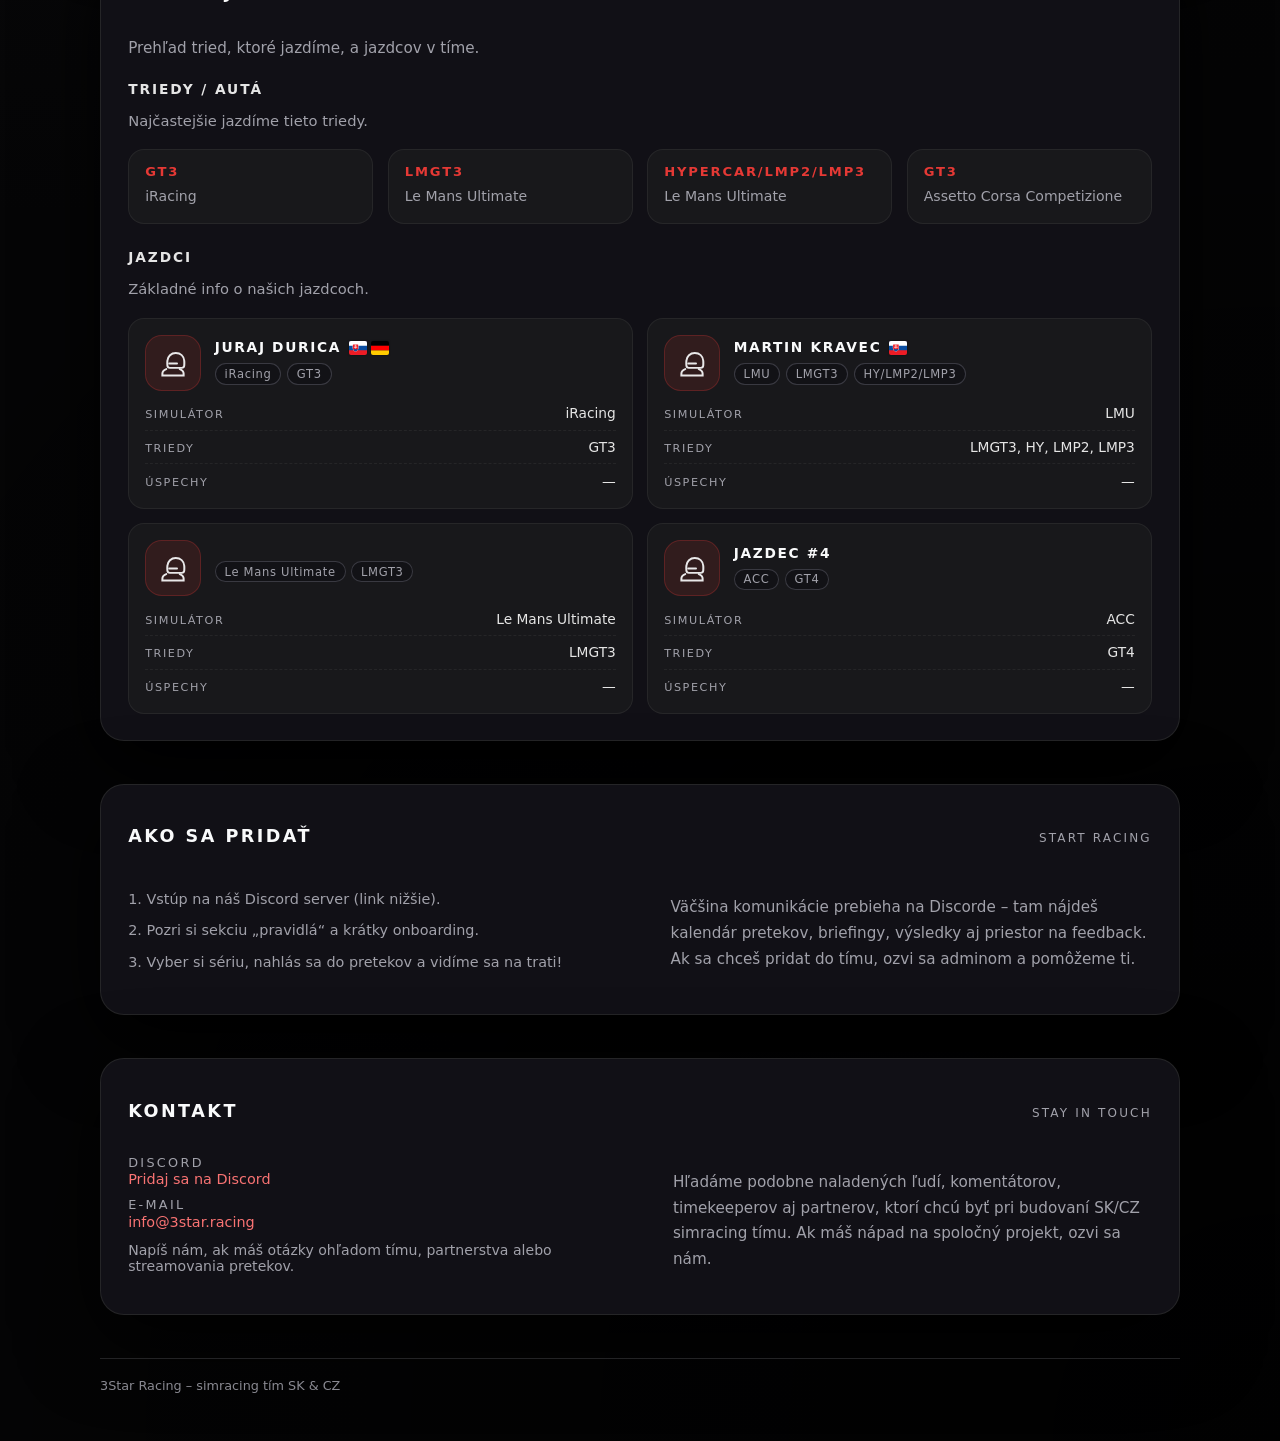
==== commit 5c7a4738: "classy->triedy" ====
--- a/index_with_fleet.html
+++ b/index_with_fleet.html
@@ -159,7 +159,7 @@
 
           <div class="fleet-grid">
             <div>
-              <h3 class="fleet-subtitle" data-i18n="fleet_cars_title">Classy / autá</h3>
+              <h3 class="fleet-subtitle" data-i18n="fleet_cars_title">Triedy / autá</h3>
               <p class="muted fleet-note" data-i18n="fleet_cars_intro">
                 Najčastejšie jazdíme tieto triedy.
               </p>
